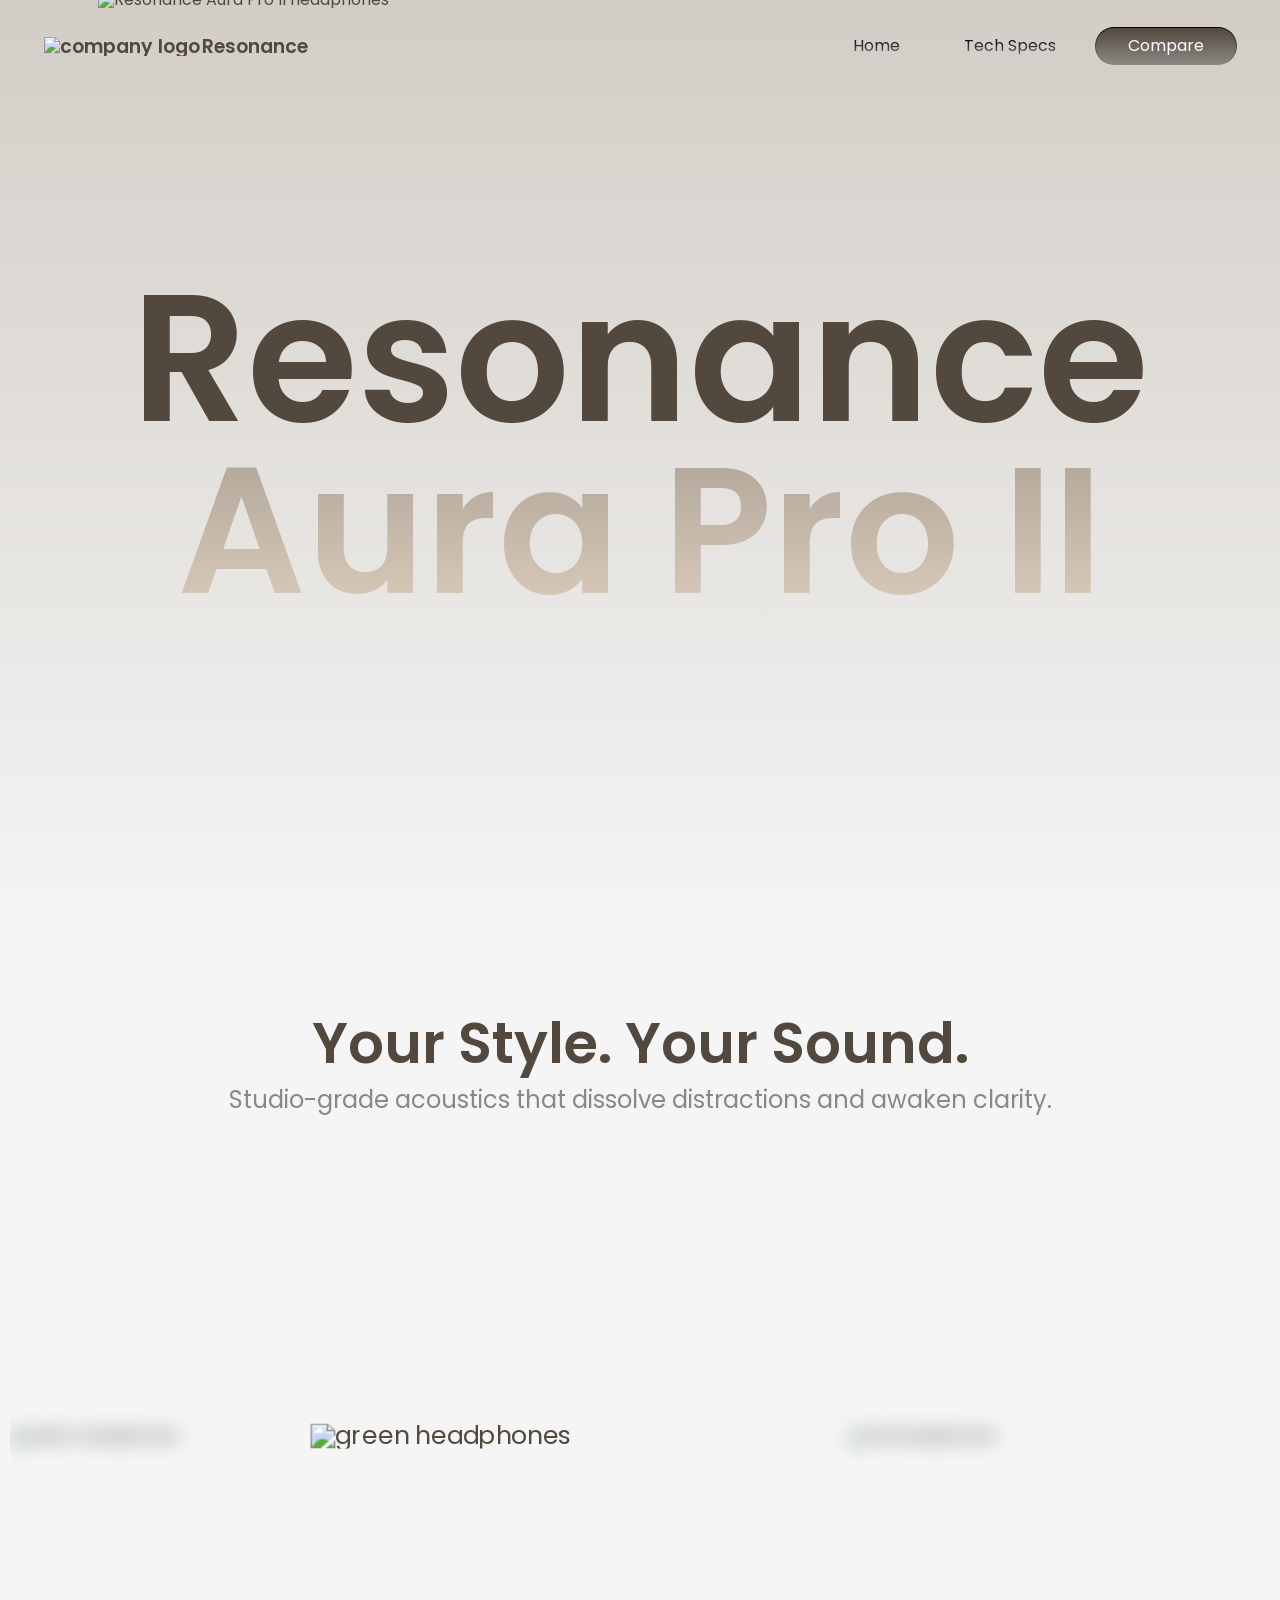
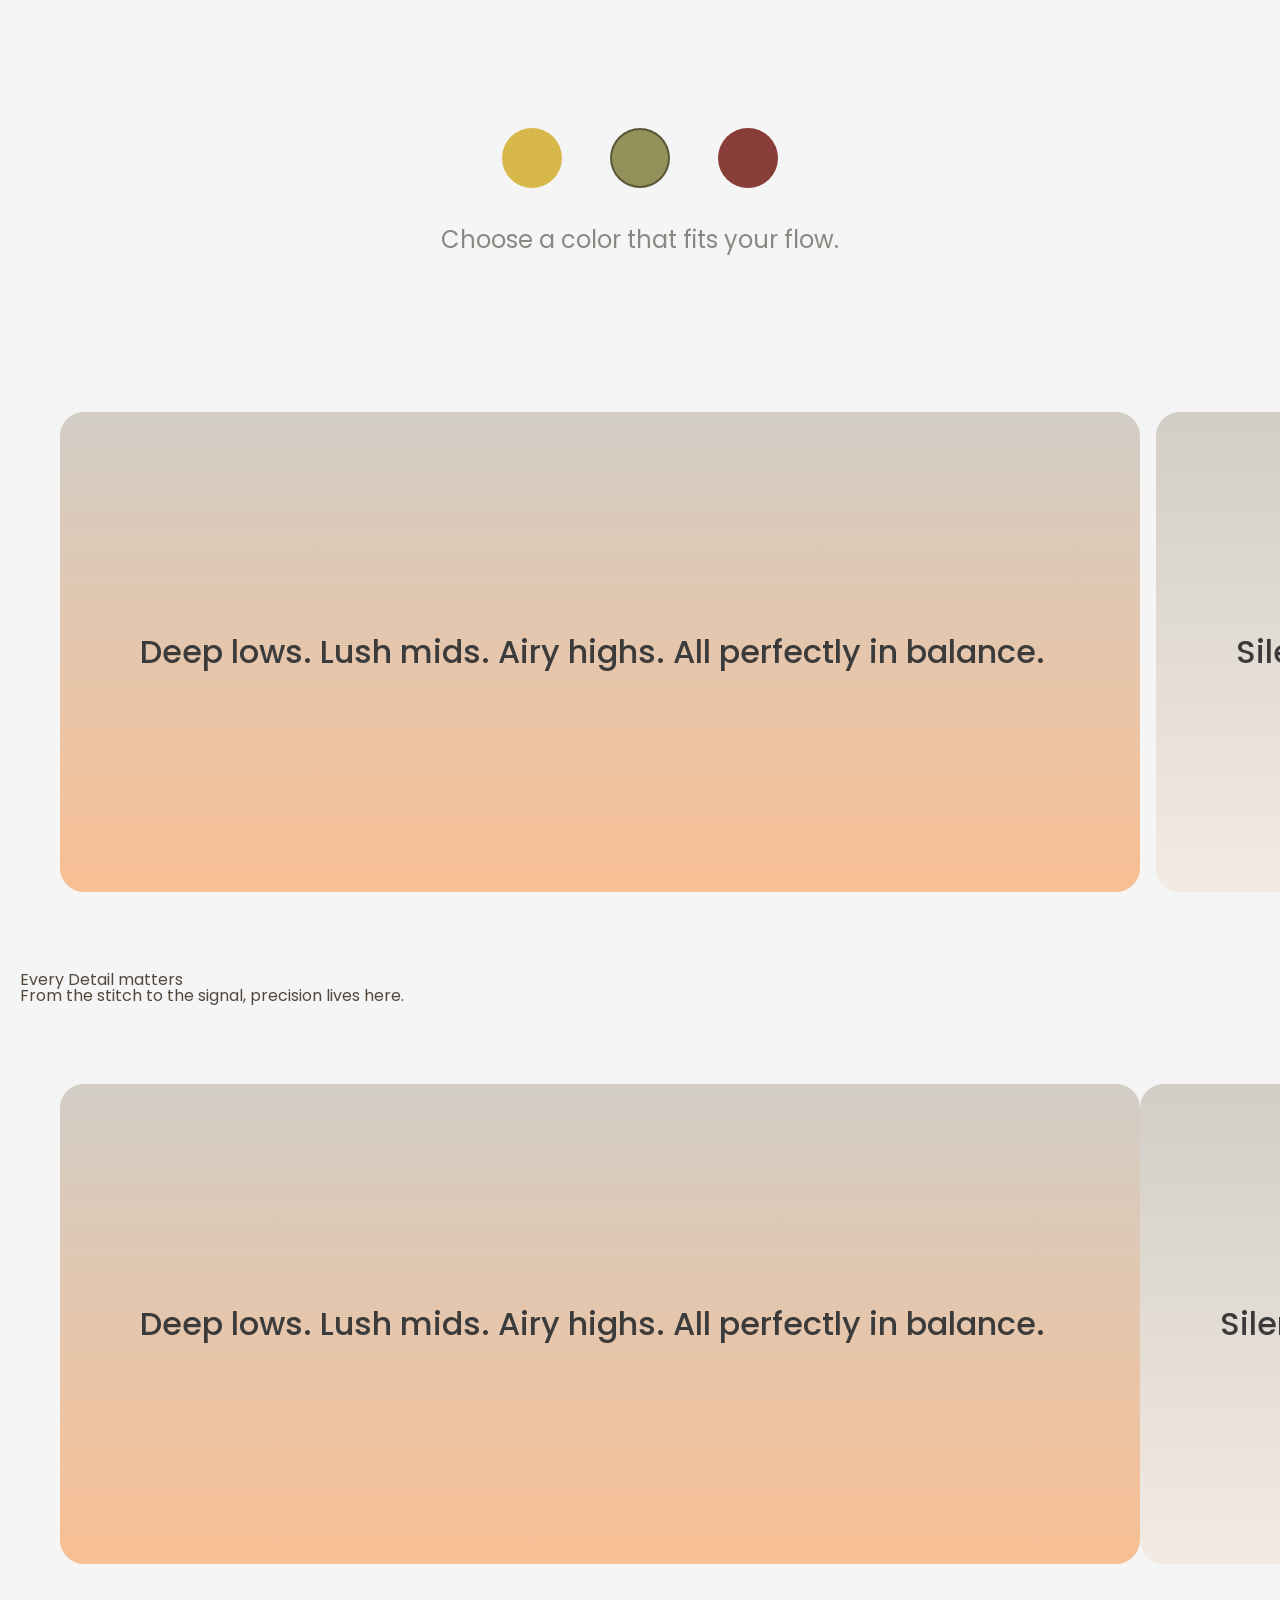
==== index.html @ 943a26e6 "started to code" ====
<!DOCTYPE html>
<html lang="en">

<head>
    <meta charset="UTF-8">
    <link rel="stylesheet" href="https://cdn.jsdelivr.net/npm/swiper@11/swiper-bundle.min.css" />
    <link rel="stylesheet" href="css/reset.css">
    <link rel="stylesheet" href="css/style.css">
    <meta name="viewport" content="width=device-width, initial-scale=1.0">
    <title>Resonance</title>
</head>

<body class="body">

    <div class="wrapper">

        <header class="header">
            <div class="page-container">
                <div class="header__inner">
                    <nav class="header__nav">
                        <a href="#" class="logo">
                            <img src="img/icons/logo.svg" alt="company logo">
                            Resonance
                        </a>
                        <ul class="header__list">
                            <li class="header__item">
                                <a href="#" class="header__link">Home</a>
                            </li>
                            <li class="header__item">
                                <a href="#" class="header__link">Tech Specs</a>
                            </li>
                            <li class="header__item header__item--compare">
                                <a href="#" class="header__link">Compare</a>
                            </li>
                        </ul>
                        <div class="burger-menu">
                            <span></span>
                        </div>
                    </nav>
                    <section class="hero">

                        <h1 class="hero__title">Resonance</h1>
                        <h2 class="hero__subtitle">Aura Pro II</h2>
                        <img src="img/hero-headphones.png" alt="Resonance Aura Pro II headphones">

                    </section>
                </div>
            </div>
        </header>

        <main class="main">
            <div class="page-container">

                <section class="products">
                    <div class="products__inner">
                        <h3 class="products__title">Your Style. Your Sound.</h3>
                        <h3 class="products__subtitle">Studio-grade acoustics that dissolve distractions and awaken
                            clarity.</h3>

                        <div class="products__slider">
                            <div class="products__slider-wrapper swiper-wrapper">
                                <div class="products__slide swiper-slide"><img src="img/headphones-yellow.png"
                                        alt="yellow headphones" class="products__photo"></div>
                                <div class="products__slide swiper-slide products__slide"><img
                                        src="img/headphones-green.png" alt="green headphones" class="products__photo">
                                </div>
                                <div class="products__slide swiper-slide"><img src="img/headphones-red.png"
                                        alt="red headphones" class="products__photo"></div>
                            </div>
                            <div class="products__pagination"></div>
                        </div>

                        <p class="products__description">Choose a color that fits your flow.</p>
                    </div>
                </section>

                <section class="about-product">
                    <div class="about-product__swiper swiper-wrapper">
                        <div class="about-product__slide swiper-slide about-product__slide-1">
                            <p class="about-product__text">Deep lows. Lush mids. Airy highs. All perfectly in balance.
                            </p><img src="img/woman-in-headphones.png" alt="" class="about-product__img">
                        </div>
                        <div class="about-product__slide swiper-slide about-product__slide-2">
                            <p class="about-product__text">Silence distractions. Control everything with a gentle tap.
                            </p><img src="img/headphone-detail-1.png" alt="" class="about-product__img">
                        </div>
                        <div class="about-product__slide swiper-slide about-product__slide-3">
                            <p class="about-product__text">Thoughtfully packed in plastic-free, high quality materials.
                            </p><img src="img/headphone-detail-2.png" alt="" class="about-product__img">
                        </div>
                    </div>
                </section>

                <section class="details">
                    <h3 class="details__title">Every Detail matters</h3>
                    <p class="details__subititle">From the stitch to the signal, precision lives here.</p>
                    <div class="about-product__swiper swiper-wrapper">
                        <div class="about-product__slide swiper-slide about-product__slide-1">
                            <p class="about-product__text">Deep lows. Lush mids. Airy highs. All perfectly in balance.
                            </p><img src="img/woman-in-headphones.png" alt="" class="about-product__img">
                        </div>
                        <div class="about-product__slide swiper-slide about-product__slide-2">
                            <p class="about-product__text">Silence distractions. Control everything with a gentle tap.
                            </p><img src="img/headphone-detail-1.png" alt="" class="about-product__img">
                        </div>
                        <div class="about-product__slide swiper-slide about-product__slide-3">
                            <p class="about-product__text">Thoughtfully packed in plastic-free, high quality materials.
                            </p><img src="img/headphone-detail-2.png" alt="" class="about-product__img">
                        </div>
                    </div>
                </section>






            </div>
        </main>

    </div>
    <br><br><br><br><br><br><br><br><br><br><br><br><br><br><br><br><br><br><br><br><br><br><br><br><br><br><br><br><br><br><br><br><br><br><br><br><br><br><br><br><br><br><br><br><br><br><br><br><br><br><br><br><br><br><br><br><br><br><br><br><br><br><br><br><br><br><br><br><br><br>
    <script src="https://cdn.jsdelivr.net/npm/swiper@11/swiper-bundle.min.js"></script>
    <script src="js/script.js"></script>

</body>

</html>
---- css/style.css ----
@import url('https://fonts.googleapis.com/css2?family=Poppins:ital,wght@0,100;0,200;0,300;0,400;0,500;0,600;0,700;0,800;0,900;1,100;1,200;1,300;1,400;1,500;1,600;1,700;1,800;1,900&display=swap');

.body {
  background: #F5F5F5;
  font-family: "Poppins", sans-serif;
  color: #52483E;
  font-size: 16px;
}

.wrapper {
  min-height: 100%;
  width: 100%;
  overflow: hidden;
  display: flex;
  flex-direction: column;
}

/* =========== HEADER ============= */


.header {
  height: 936px;
  background: linear-gradient(180deg, #d2cdc6 0%, #f5f5f5 100%);
}

.page-container {
  height: 100%;
  margin: 0 auto;
  max-width: 1320px;
  padding: 0px 20px;
}

.container {}

.header__inner {}

.header__nav {
  display: flex;
  align-items: center;
  justify-content: space-between;
  padding: 0 24px;
  height: 92px;
}

.logo {
  position: relative;
  z-index: 4;
  display: flex;
  align-items: center;
  gap: 2.2px;
  font-weight: 600;
  font-size: 19px;
  line-height: 1;
}

.header__list {
  display: flex;
  align-items: center;
  gap: 16px;
}

.header__item {
  padding: 10px 24px;
}

.header__link {
  display: block;
  background: linear-gradient(180deg, #000 0%, #666 100%);
  background-clip: text;
  -webkit-background-clip: text;
  -webkit-text-fill-color: transparent;

  position: relative;
  z-index: 1;
}

.header__item--compare {
  position: relative;
  border-radius: 240px;
  padding: 0;
  z-index: 1;
}

.header__item--compare::before {
  content: "";
  position: absolute;
  top: -1px;
  left: -1px;
  right: -1px;
  bottom: -1px;
  border-radius: 240px;
  background: linear-gradient(180deg, #000000 0%, #8b8782 100%);
  z-index: -1;
}

.header__item--compare .header__link {
  padding: 10px 32px;
  background: linear-gradient(180deg, #52483e 0%, #8b8782 100%);
  border-radius: 240px;
  display: block;
  position: relative;
  z-index: 2;

  background-clip: border-box;
  -webkit-background-clip: border-box;
  -webkit-text-fill-color: #fff;
  color: #fff;
}

.hero {
  position: relative;
}

.hero img {
  position: absolute;
  top: -100px;
  left: 50%;
  transform: translateX(-50%);
  width: 100%;
  max-width: 1084px;
}

@keyframes movingHero {
  0% {
    transform: translateY(0%);
  }

  100% {
    transform: translateY(-3%);
  }
}

.hero__title {
  padding-top: 180px;
  font-weight: 600;
  font-size: 180px;
  line-height: 0.95556;
  text-align: center;
  color: #52483e;

  position: relative;
  z-index: 2;

  animation: movingHero 4s cubic-bezier(.56, .03, .65, .97) alternate infinite;
}

.hero__subtitle {
  font-weight: 600;
  font-size: 180px;
  line-height: 0.95556;
  text-align: center;
  background: linear-gradient(0deg, #daccbc 0%, #afa497 100%);
  background-clip: text;
  -webkit-background-clip: text;
  -webkit-text-fill-color: transparent;


  position: relative;
  animation: movingHero 4s 1s cubic-bezier(.56, .03, .65, .97) alternate infinite;
}

.burger-menu {
  display: none;
}

/* =========== PRODUCT ============= */

.main {}

.products {}

.products__inner {
  display: flex;
  flex-direction: column;
  align-items: center;
  justify-content: center;
  min-width: 0;
}

.products__title {
  padding-top: 80px;
  font-weight: 600;
  font-size: 56px;
  text-transform: capitalize;
  text-align: center;
}

.products__subtitle {
  font-size: 24px;
  text-align: center;
  color: #8b8782;
  padding-top: 16px;
}

.products__description {
  font-size: 24px;
  text-align: center;
  color: #8b8782;
  margin-top: 32px;
}

/* ====================== */

.products__slider {
  margin-top: 24px;
  position: relative;
  overflow: hidden;
}

.products__slider-wrapper {
}

.products__slider .swiper-slide {
  width: 420px;
  height: 600px;
  display: flex;
  align-items: center;
  justify-content: center;
  transform: scale(1);
  transition: transform 0.3s;
}

.products__photo {
  width: 100%;
  filter: blur(10px);
  transition: filter 0.3s;
}


.products__slider .swiper-slide-active {
  transform: scale(1.57);
}

.products__slider .swiper-slide-active .products__photo {
  filter: blur(0);
}

.products__slider .products__photo {
  width: 100%;
  filter: blur(10px);
  transition: filter 0.3s;
}

.products__pagination {
  position: static;
  position: relative;
  z-index: 5;
  width: 100%;
  display: flex;
  justify-content: center;
  gap: 40px;
}


.products__pagination span {
  border-radius: 60px;
  width: 60px;
  height: 60px;
}

.products__pagination .swiper-pagination-bullet:nth-child(1) {
  background: #D8B74B;
  opacity: 1;
}

.products__pagination .swiper-pagination-bullet:nth-child(2) {
  background-color: #94915B;
  opacity: 1;
}

.products__pagination .swiper-pagination-bullet:nth-child(3) {
  background-color: #883D39;
  opacity: 1;
}


.swiper-pagination-bullet-active {
  border: 2px solid #00000065;
  background: unset;
}




/* ======= about-product section ======= */
.about-product {
  margin-top: 80px;
}

.about-product__swiper {
  padding: 80px 40px;
}

.about-product__slide {
  display: flex;
  align-items: center;
  justify-content: space-between;
  max-width: 1080px;
  width: 100%;
  height: 480px;
  border-radius: 24px;
  overflow: hidden;
  cursor: default;
}

.about-product__slide-1 {
  background: linear-gradient(180deg, #d2cdc6 0%, #f8bf93 100%);
}

.about-product__slide-2 {
  background: linear-gradient(180deg, #d2cdc6 0%, #f2ebe3 100%);
}

.about-product__slide-3 {
  background: linear-gradient(180deg, #d8b74b 0%, #f2ebe3 100%);
  margin-right: 40px;
}

.about-product__text {
  padding: 0 80px;
  font-weight: 500;
  font-size: 32px;
  line-height: 1.3125;
  color: #3b3b3b;
}

.about-product__img {
  max-width: 532px;

}




/* =========== MEDIA ============= */
/* =========== MEDIA ============= */
/* =========== MEDIA ============= */

@media (max-width: 1200px) {

  .hero__title,
  .hero__subtitle {
    font-size: 15vw;
  }

  .hero img {
    position: absolute;
    top: -50px;
    top: -8.3vw;
    left: 50%;
    transform: translateX(-50%);
    width: 100%;
  }

}



@media (max-width: 900px) {

  .header__list {
    background: linear-gradient(180deg, #d2cdc6 0%, #f5f5f5 100%);
    gap: 40px;
    position: absolute;
    z-index: 3;
    inset: 0;
    display: flex;
    flex-direction: column;
    align-items: center;
    justify-content: center;

    transform: translateY(-50%);
    opacity: 0;
    visibility: hidden;

    transition: opacity 0.2s, transform 0.2s, visibility 0s 0.2s;
  }

  .burger-menu {
    position: absolute;
    z-index: 4;
    right: 0;
    display: block;
    /* border: 1px solid #000; */
    padding: 16px 5px;
    padding-right: 24px;

  }

  .burger-menu span {
    display: block;
    width: 22px;
    height: 2px;
    border-radius: 5px;
    background: #000;
    position: relative;
    transition: background 0.2s, transform 0.2s;
  }

  .burger-menu span::before {
    content: '';
    position: absolute;
    top: -8px;
    display: block;
    width: 22px;
    height: 2px;
    border-radius: 5px;
    background: #000;
    transition: background 0.2s, transform 0.2s;
  }

  .burger-menu span::after {
    content: '';
    position: absolute;
    top: 8px;
    display: block;
    width: 22px;
    height: 2px;
    border-radius: 5px;
    background: #000;
    transition: background 0.2s, transform 0.2s;
  }

  .burger-menu--opened span {
    background: transparent;
  }

  .burger-menu--opened span::before {
    transform: rotateZ(45deg);
    top: 0;
  }

  .burger-menu--opened span::after {
    transform: rotateZ(-45deg);
    top: 0;
  }

  body.body-menu--opened {
    overflow: hidden;
  }

  .body-menu--opened .header__list {
    background: linear-gradient(180deg, #d2cdc6 0%, #f5f5f5 100%);
    gap: 40px;
    position: absolute;
    z-index: 3;
    inset: 0;
    display: flex;
    flex-direction: column;
    align-items: center;
    justify-content: center;

    transform: translateY(0);
    opacity: 1;
    visibility: visible;

    transition: opacity 0.2s, transform 0.2s, visibility 0s;
  }

  .hero__title {
    padding-top: 20vw;
  }

  .hero img {
    position: absolute;
    top: calc((900px - 90vw) * 0.3);
    left: 50%;
    transform: translateX(-50%);
    width: 100%;
  }

}

@media (max-width: 420px) {

  .main {
    margin-top: -200px;
  }


  .hero__title {
    padding-top: 80px;
  }

  .hero img {
    top: 170px;
  }

}
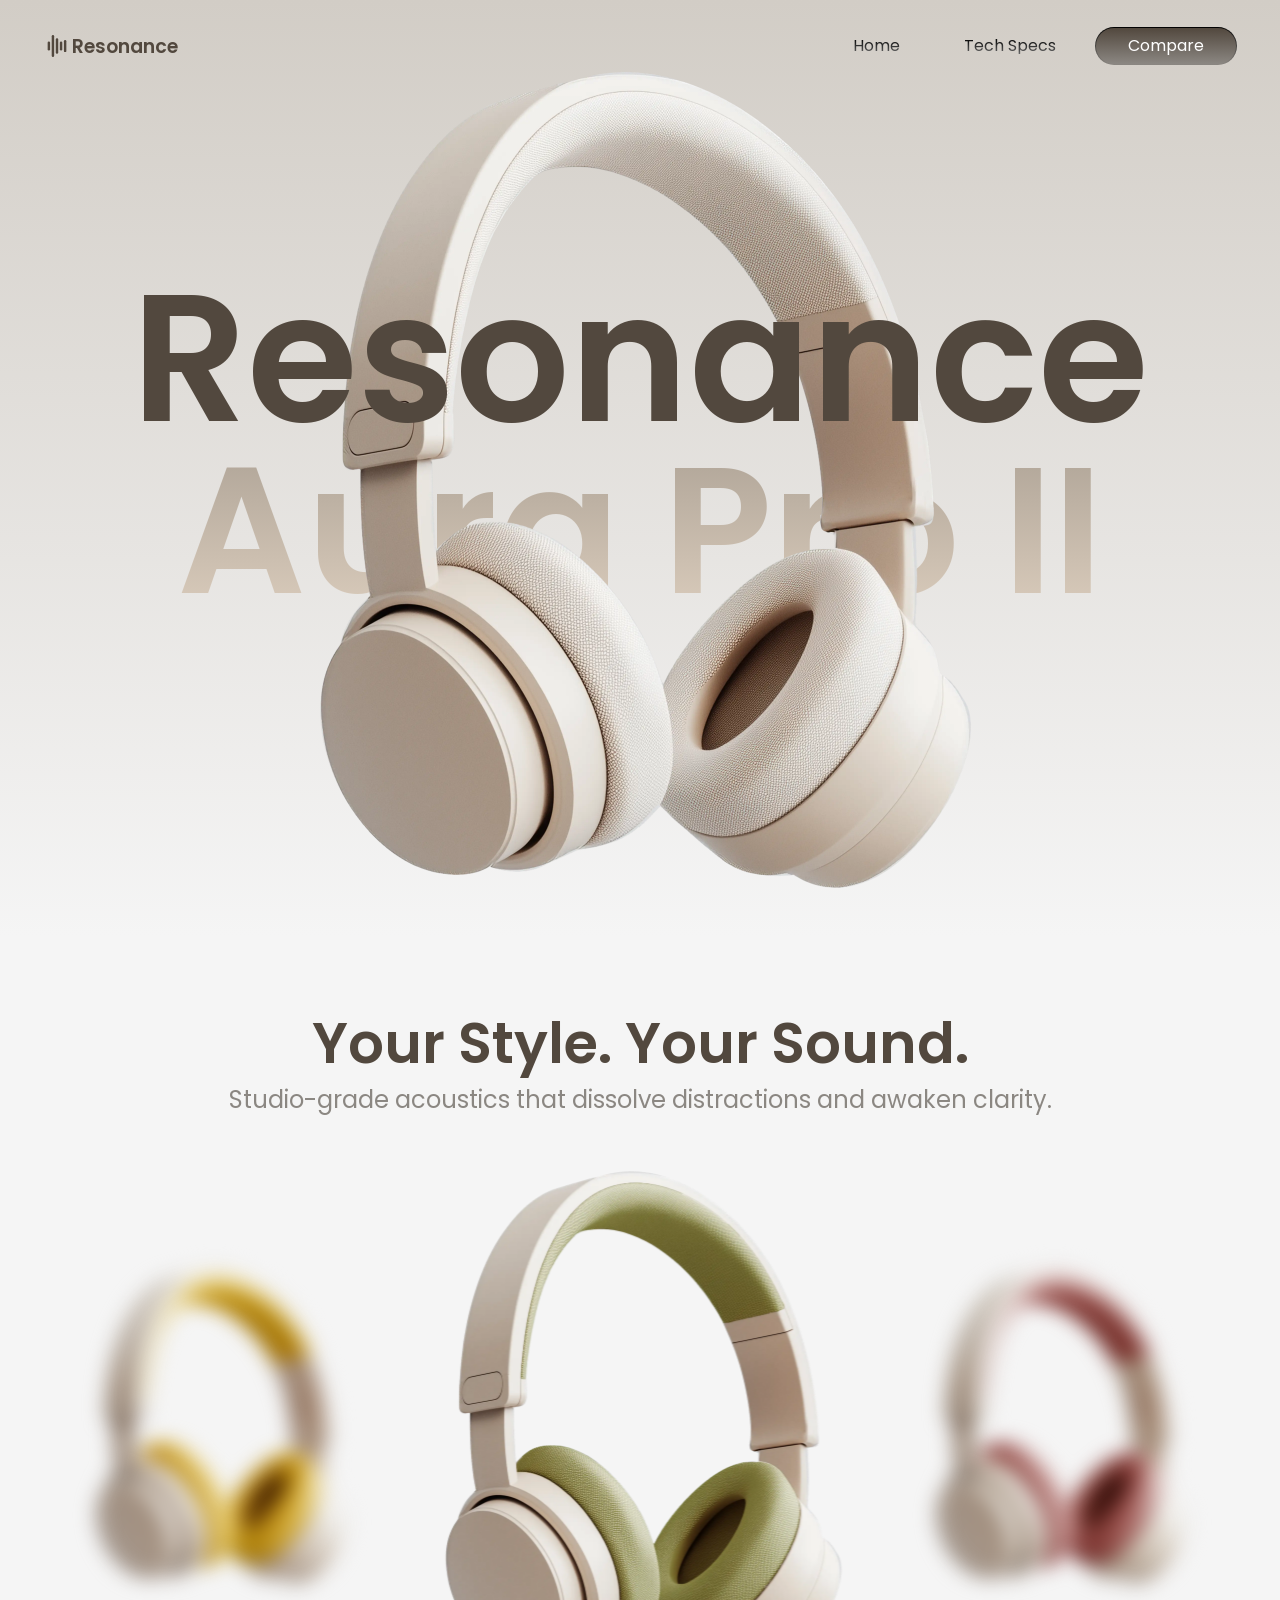
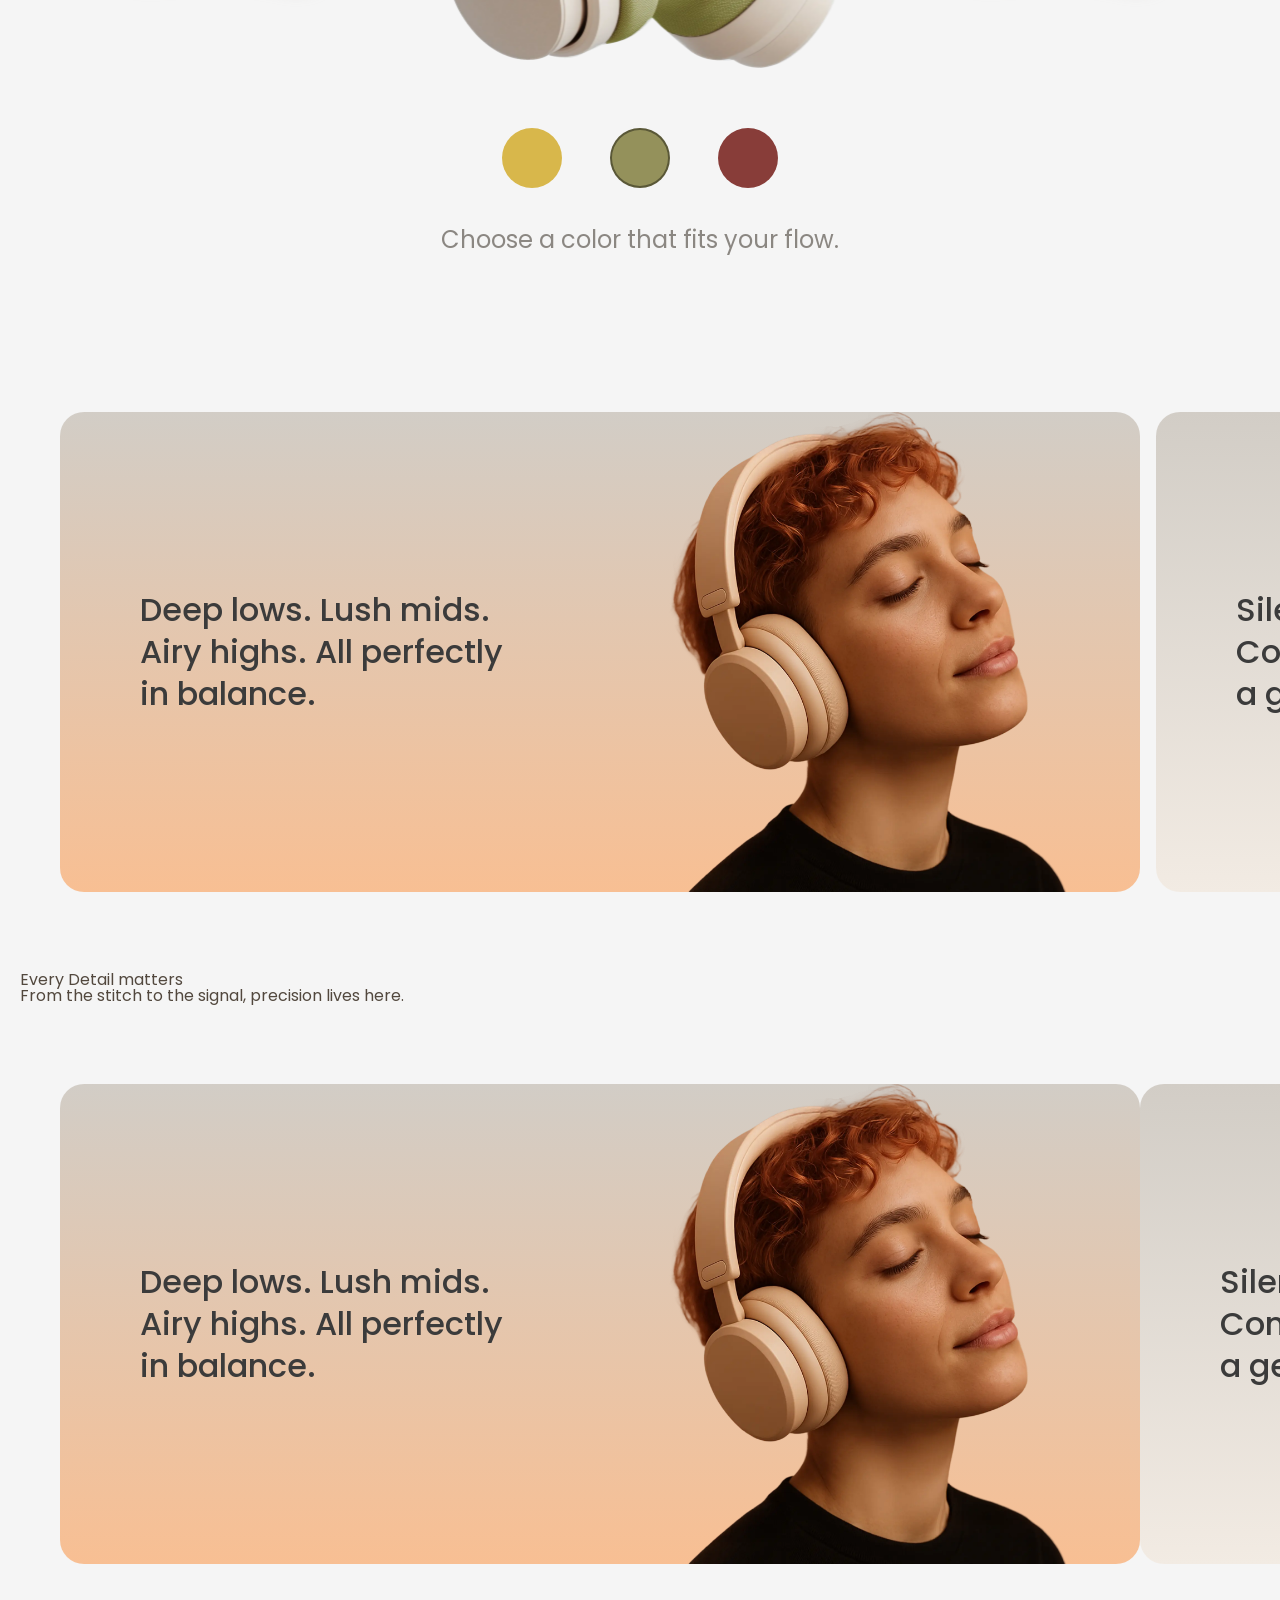
==== commit a1e204cc: "updated media formats" ====
--- a/index.html
+++ b/index.html
@@ -41,7 +41,7 @@
 
                         <h1 class="hero__title">Resonance</h1>
                         <h2 class="hero__subtitle">Aura Pro II</h2>
-                        <img src="img/hero-headphones.png" alt="Resonance Aura Pro II headphones">
+                        <img src="img/hero-headphones.webp" alt="Resonance Aura Pro II headphones">
 
                     </section>
                 </div>
@@ -59,12 +59,12 @@
 
                         <div class="products__slider">
                             <div class="products__slider-wrapper swiper-wrapper">
-                                <div class="products__slide swiper-slide"><img src="img/headphones-yellow.png"
+                                <div class="products__slide swiper-slide"><img src="img/headphones-yellow.webp"
                                         alt="yellow headphones" class="products__photo"></div>
                                 <div class="products__slide swiper-slide products__slide"><img
-                                        src="img/headphones-green.png" alt="green headphones" class="products__photo">
+                                        src="img/headphones-green.webp" alt="green headphones" class="products__photo">
                                 </div>
-                                <div class="products__slide swiper-slide"><img src="img/headphones-red.png"
+                                <div class="products__slide swiper-slide"><img src="img/headphones-red.webp"
                                         alt="red headphones" class="products__photo"></div>
                             </div>
                             <div class="products__pagination"></div>
@@ -78,15 +78,15 @@
                     <div class="about-product__swiper swiper-wrapper">
                         <div class="about-product__slide swiper-slide about-product__slide-1">
                             <p class="about-product__text">Deep lows. Lush mids. Airy highs. All perfectly in balance.
-                            </p><img src="img/woman-in-headphones.png" alt="" class="about-product__img">
+                            </p><img src="img/woman-in-headphones.webp" alt="" class="about-product__img">
                         </div>
                         <div class="about-product__slide swiper-slide about-product__slide-2">
                             <p class="about-product__text">Silence distractions. Control everything with a gentle tap.
-                            </p><img src="img/headphone-detail-1.png" alt="" class="about-product__img">
+                            </p><img src="img/headphone-detail-1.webp" alt="" class="about-product__img">
                         </div>
                         <div class="about-product__slide swiper-slide about-product__slide-3">
                             <p class="about-product__text">Thoughtfully packed in plastic-free, high quality materials.
-                            </p><img src="img/headphone-detail-2.png" alt="" class="about-product__img">
+                            </p><img src="img/headphone-detail-2.webp" alt="" class="about-product__img">
                         </div>
                     </div>
                 </section>
@@ -97,15 +97,15 @@
                     <div class="about-product__swiper swiper-wrapper">
                         <div class="about-product__slide swiper-slide about-product__slide-1">
                             <p class="about-product__text">Deep lows. Lush mids. Airy highs. All perfectly in balance.
-                            </p><img src="img/woman-in-headphones.png" alt="" class="about-product__img">
+                            </p><img src="img/woman-in-headphones.webp" alt="" class="about-product__img">
                         </div>
                         <div class="about-product__slide swiper-slide about-product__slide-2">
                             <p class="about-product__text">Silence distractions. Control everything with a gentle tap.
-                            </p><img src="img/headphone-detail-1.png" alt="" class="about-product__img">
+                            </p><img src="img/headphone-detail-1.webp" alt="" class="about-product__img">
                         </div>
                         <div class="about-product__slide swiper-slide about-product__slide-3">
                             <p class="about-product__text">Thoughtfully packed in plastic-free, high quality materials.
-                            </p><img src="img/headphone-detail-2.png" alt="" class="about-product__img">
+                            </p><img src="img/headphone-detail-2.webp" alt="" class="about-product__img">
                         </div>
                     </div>
                 </section>
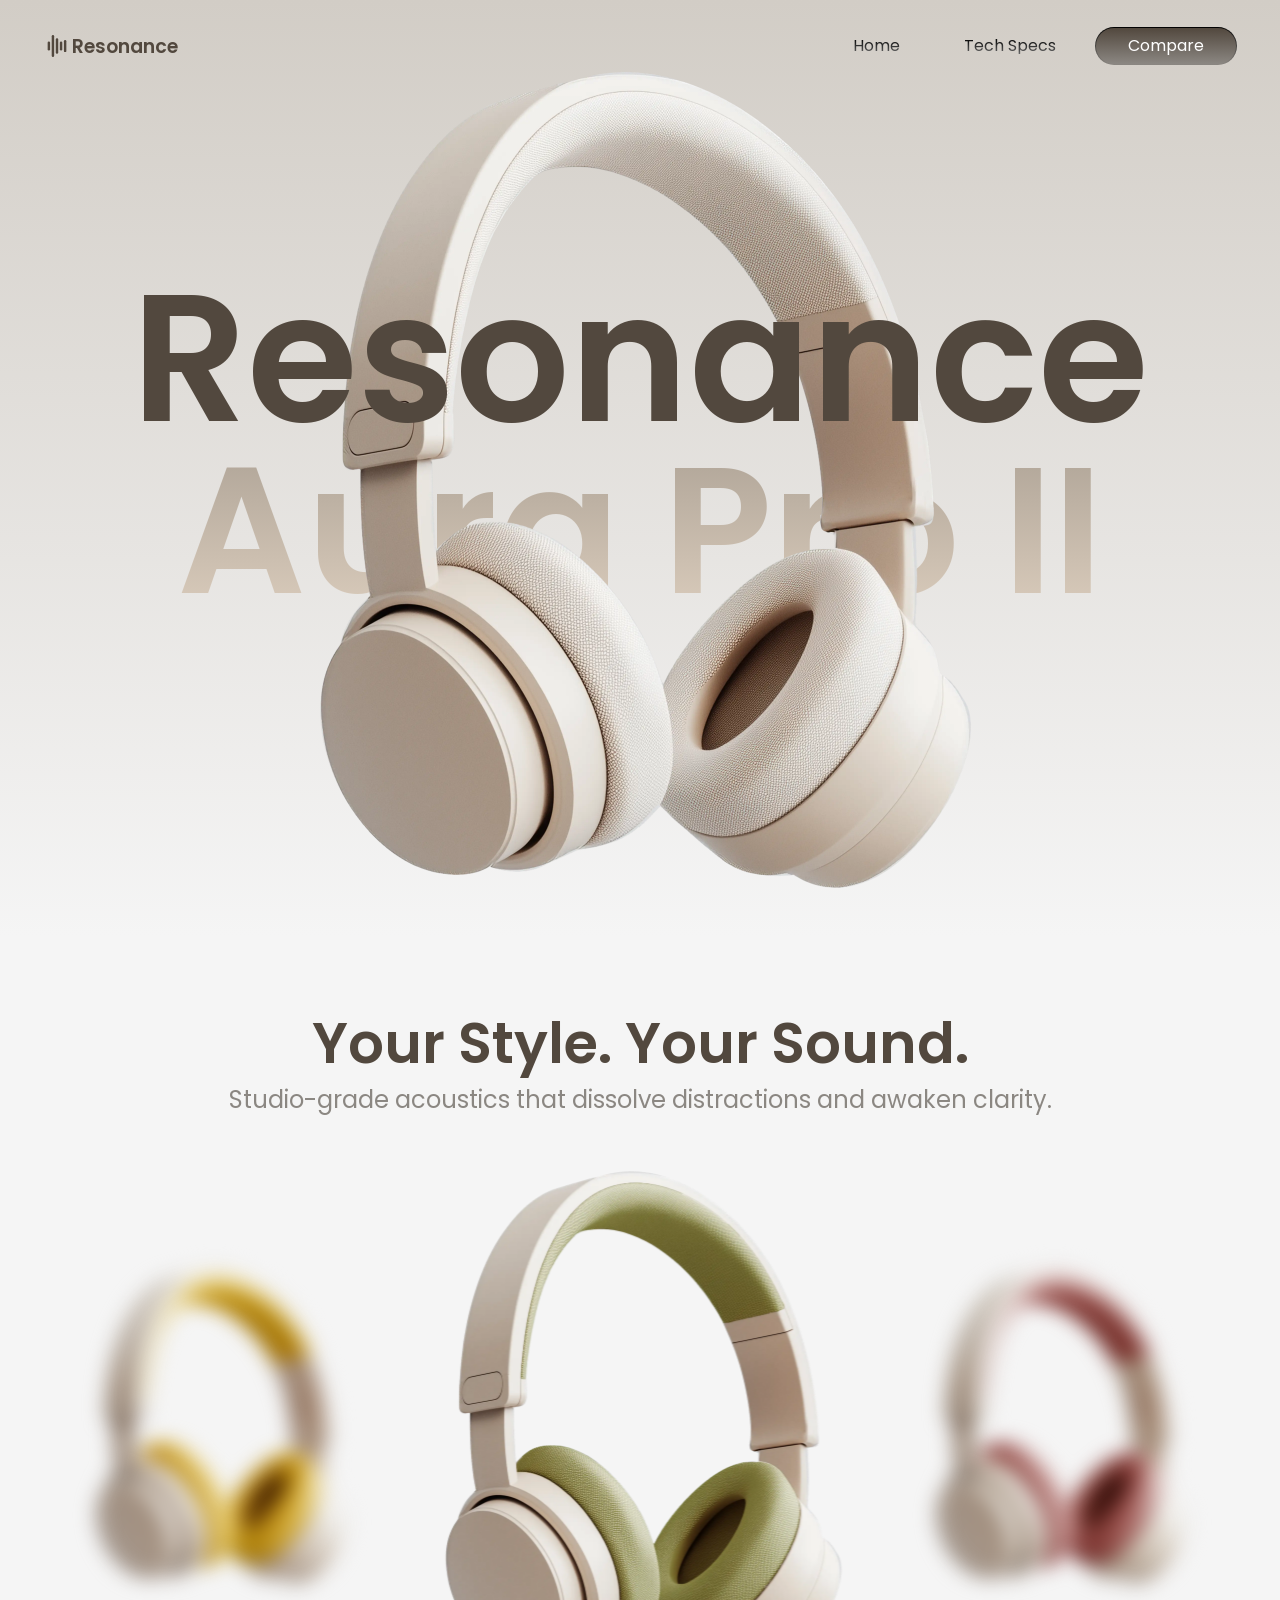
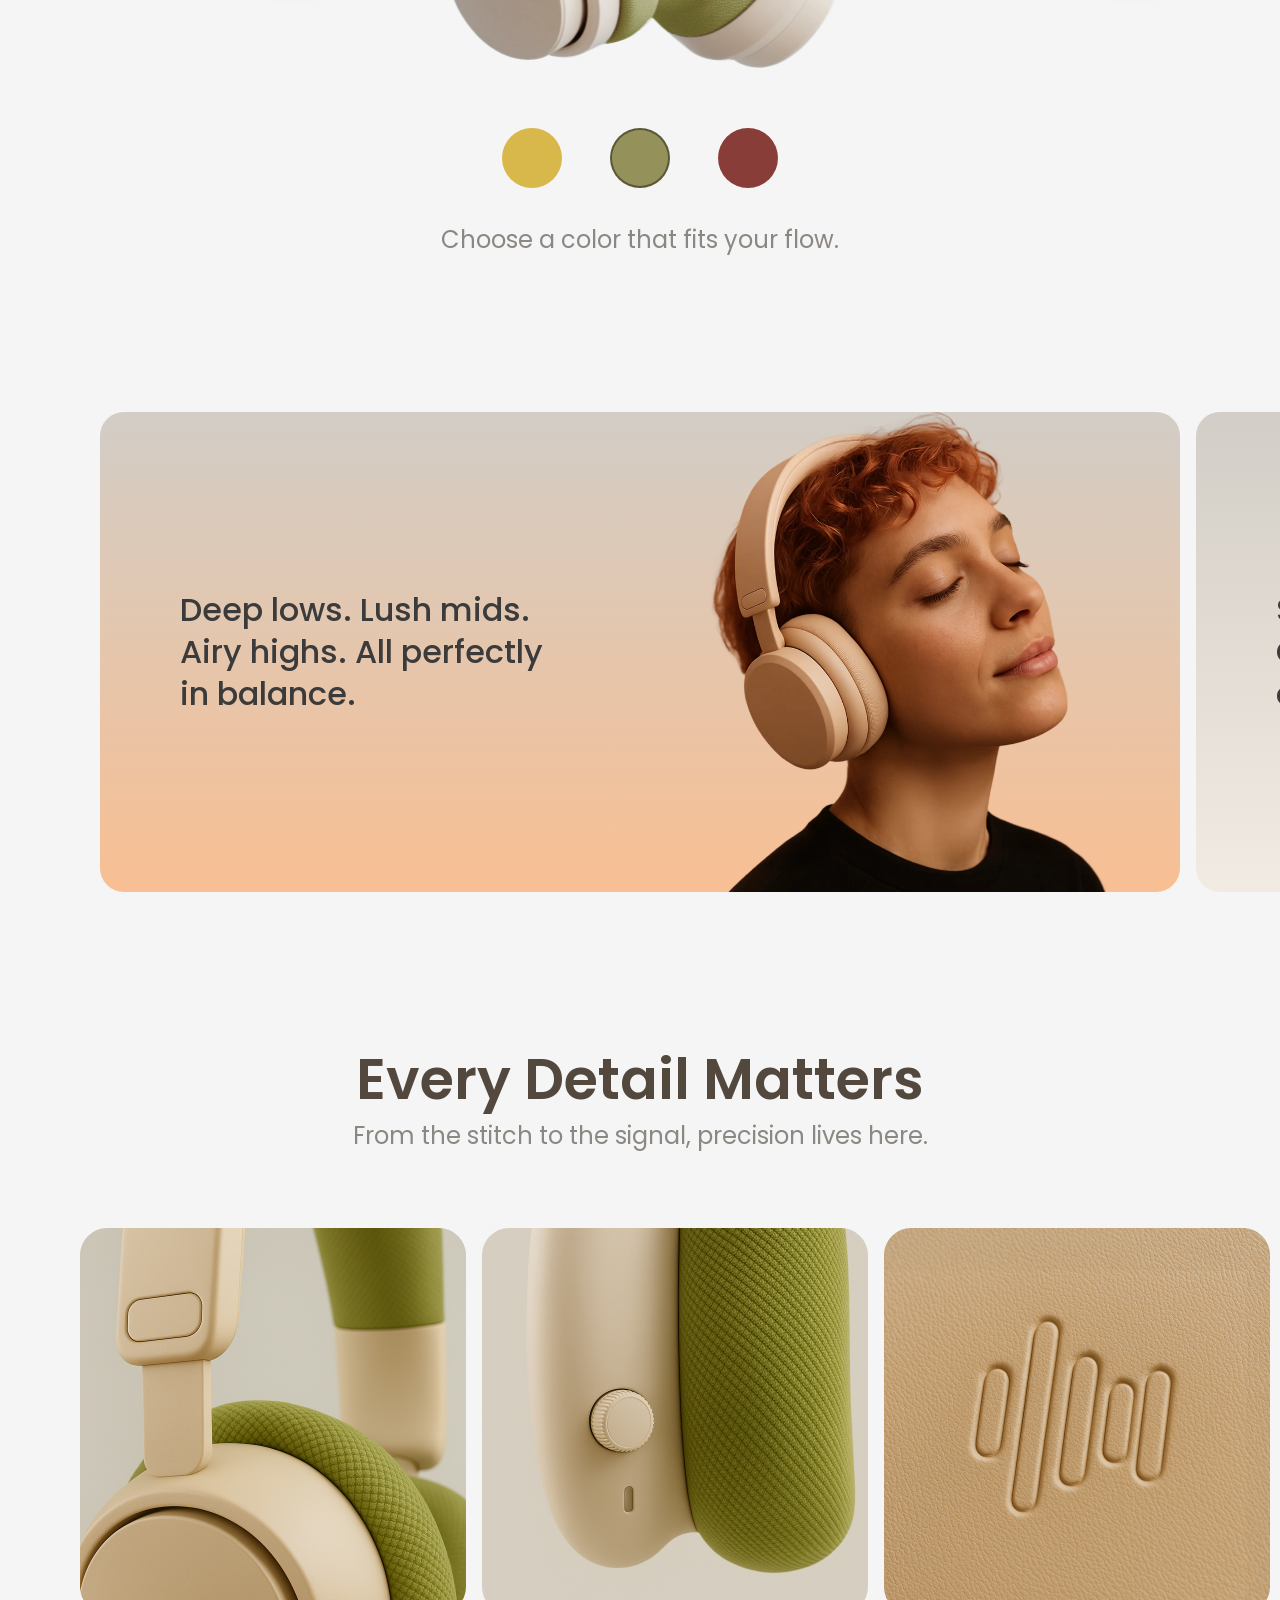
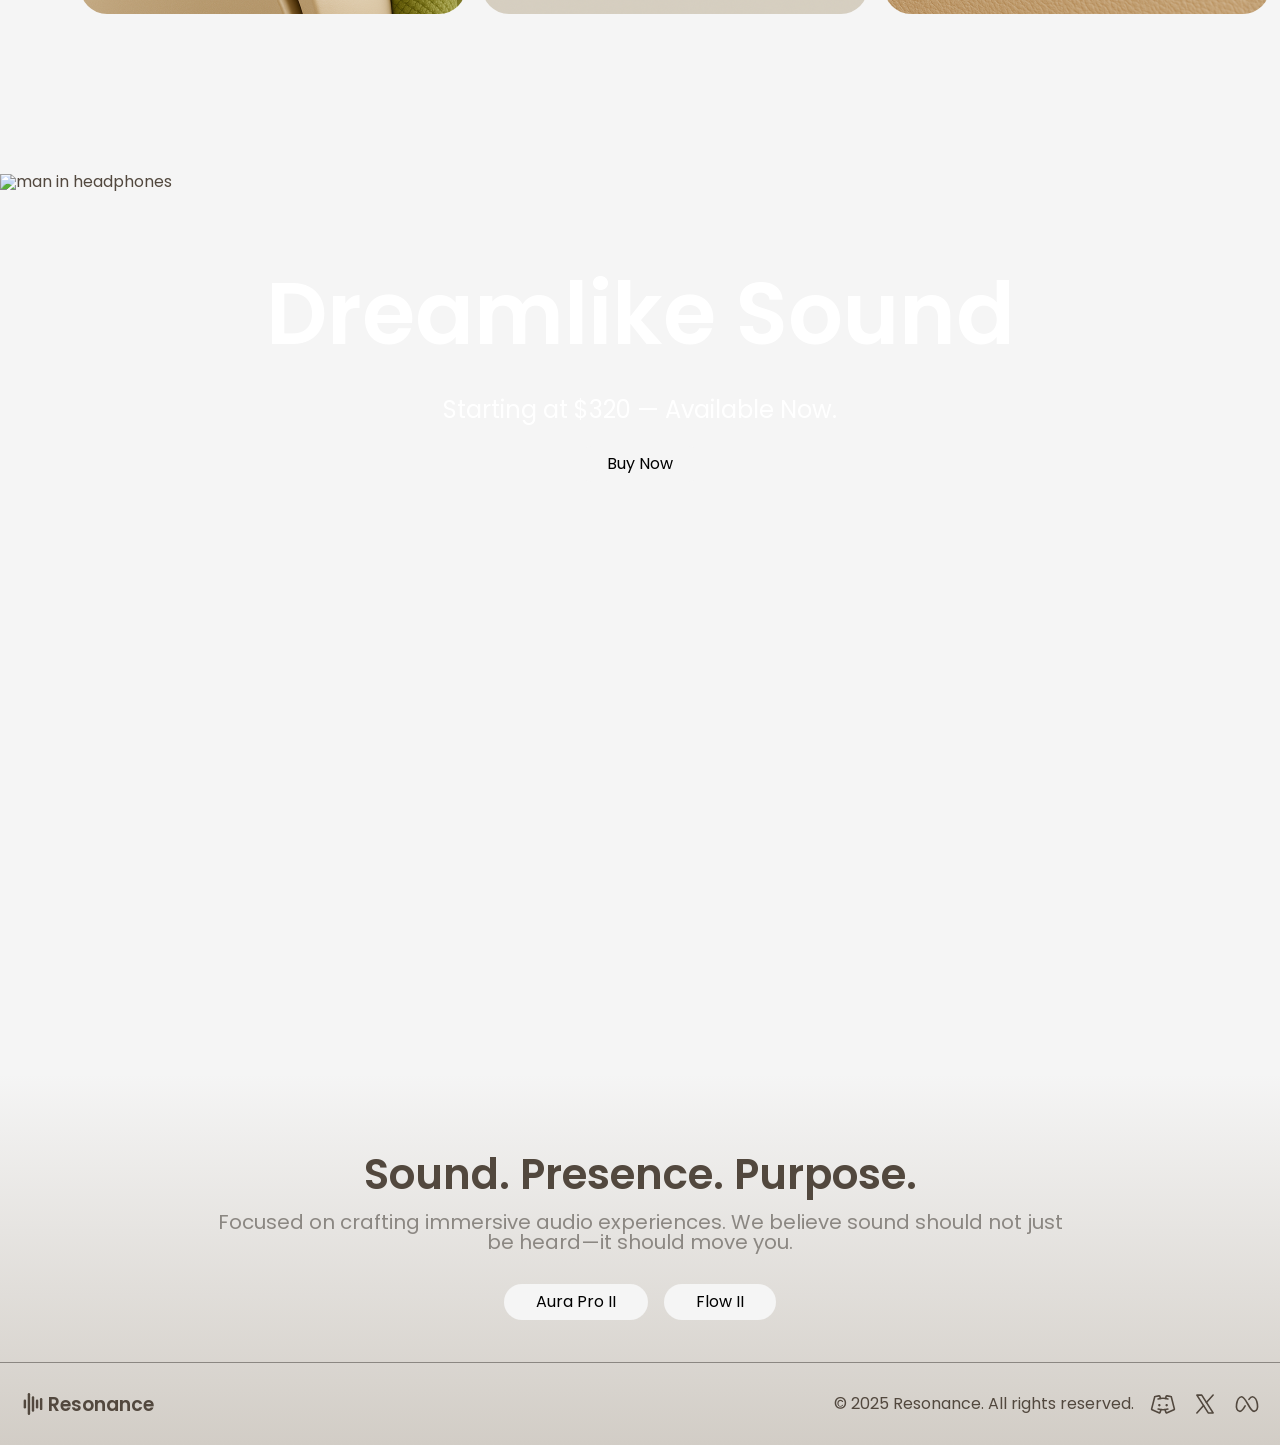
==== commit a57defec: "main page for desktop ready" ====
--- a/index.html
+++ b/index.html
@@ -94,32 +94,93 @@
                 <section class="details">
                     <h3 class="details__title">Every Detail matters</h3>
                     <p class="details__subititle">From the stitch to the signal, precision lives here.</p>
-                    <div class="about-product__swiper swiper-wrapper">
-                        <div class="about-product__slide swiper-slide about-product__slide-1">
-                            <p class="about-product__text">Deep lows. Lush mids. Airy highs. All perfectly in balance.
-                            </p><img src="img/woman-in-headphones.webp" alt="" class="about-product__img">
-                        </div>
-                        <div class="about-product__slide swiper-slide about-product__slide-2">
-                            <p class="about-product__text">Silence distractions. Control everything with a gentle tap.
-                            </p><img src="img/headphone-detail-1.webp" alt="" class="about-product__img">
-                        </div>
-                        <div class="about-product__slide swiper-slide about-product__slide-3">
-                            <p class="about-product__text">Thoughtfully packed in plastic-free, high quality materials.
-                            </p><img src="img/headphone-detail-2.webp" alt="" class="about-product__img">
+                    <div class="details__swiper">
+                        <div class="details__swiper-wrapper swiper-wrapper">
+                            <div class="details__slide swiper-slide">
+                                <img src="img/headphone-detail-3.webp" alt="headphone details">
+                            </div>
+                            <div class="details__slide swiper-slide">
+                                <img src="img/headphone-detail-4.webp" alt="headphone details">
+                            </div>
+                            <div class="details__slide swiper-slide">
+                                <img src="img/headphone-detail-5.webp" alt="headphone details">
+                            </div>
+                            <div class="details__slide swiper-slide">
+                                <img src="img/headphone-detail-6.webp" alt="headphone details">
+                            </div>
+                            <div class="details__slide swiper-slide">
+                                <img src="img/headphone-detail-7.webp" alt="headphone details">
+                            </div>
+                            <div class="details__slide swiper-slide">
+                                <img src="img/headphone-detail-8.webp" alt="headphone details">
+                            </div>
+
                         </div>
                     </div>
                 </section>
 
 
+            </div>
+            <section class="buy">
+                <img src="img/man-in-headphones.webp" alt="man in headphones" class="buy__bg">
+                <h3 class="buy__title">Dreamlike Sound</h3>
+                <p class="buy__subititle">Starting at $320 — Available Now.</p>
+                <a href="#" class="buy__btn">Buy Now</a>
+            </section>
+        </main>
+
+        <footer class="footer">
+            <div class="page-container">
+                <div class="footer__inner">
 
 
 
+                    <h3 class="footer__title">Sound. Presence. Purpose.</h3>
+                    <p class="footer__subtitle">Focused on crafting immersive audio experiences.
+                        We believe sound should not just be heard—it should move you.</p>
+                    <div class="footer__products">
+                        <a href="#">Aura Pro II</a>
+                        <a href="#">Flow II</a>
+                    </div>
 
+
+                </div>
             </div>
-        </main>
+            <div class="footer__info">
+                <div class="page-container">
+                    <div class="footer__info-inner">
+                        <a href="#" class="logo">
+                            <img src="img/icons/logo.svg" alt="company logo">
+                            Resonance
+                        </a>
+                        <div class="footer__socials">
+                            <div class="footer__copyright">© 2025 Resonance. All rights reserved.</div>
+                            <ul class="socials">
+                                <li class="socials__item">
+                                    <a href="#" class="socials__link">
+                                        <img src="img/icons/DiscordLogo.svg" alt="" class="socials__icon">
+                                    </a>
+                                </li>
+                                <li class="socials__item">
+                                    <a href="#" class="socials__link">
+                                        <img src="img/icons/XLogo.svg" alt="" class="socials__icon">
+                                    </a>
+                                </li>
+                                <li class="socials__item">
+                                    <a href="#" class="socials__link">
+                                        <img src="img/icons/MetaLogo.svg" alt="" class="socials__icon">
+                                    </a>
+                                </li>
+                            </ul>
+                        </div>
+                    </div>
+                </div>
+            </div>
+    </div>
+    </footer>
+    </div>
 
-    </div>
-    <br><br><br><br><br><br><br><br><br><br><br><br><br><br><br><br><br><br><br><br><br><br><br><br><br><br><br><br><br><br><br><br><br><br><br><br><br><br><br><br><br><br><br><br><br><br><br><br><br><br><br><br><br><br><br><br><br><br><br><br><br><br><br><br><br><br><br><br><br><br>
+    
     <script src="https://cdn.jsdelivr.net/npm/swiper@11/swiper-bundle.min.js"></script>
     <script src="js/script.js"></script>
 
--- a/css/style.css
+++ b/css/style.css
@@ -207,8 +207,7 @@
   overflow: hidden;
 }
 
-.products__slider-wrapper {
-}
+.products__slider-wrapper {}
 
 .products__slider .swiper-slide {
   width: 420px;
@@ -281,15 +280,16 @@
 
 
 
-
 /* ======= about-product section ======= */
 .about-product {
   margin-top: 80px;
-}
-
-.about-product__swiper {
-  padding: 80px 40px;
-}
+  padding: 80px 60px;
+
+}
+
+.about-product__swiper {}
+
+.about-product__swiper .swiper-wrapper {}
 
 .about-product__slide {
   display: flex;
@@ -329,6 +329,192 @@
 
 }
 
+/* ======= details section ======= */
+
+.details {
+  padding: 80px 0 160px;
+}
+
+.details__title {
+  font-weight: 600;
+  font-size: 56px;
+  text-transform: capitalize;
+  text-align: center;
+  color: #52483e;
+}
+
+.details__subititle {
+  margin-top: 16px;
+  font-size: 24px;
+  text-align: center;
+  color: #8b8782;
+}
+
+.details__swiper {
+  margin-top: 80px;
+}
+
+.details__swiper-wrapper {
+  width: 100%;
+}
+
+.details__swiper .swiper-wrapper {
+  padding: 0 60px;
+}
+
+.details__slide {}
+
+.details__slide:last-child {
+  margin-right: 80px;
+}
+
+.details__slide img {
+  width: 100%;
+  border-radius: 27px;
+}
+
+.details__swiper .swiper-slide {
+  width: 386px;
+  height: 386px;
+}
+
+/* ======= buy section ======= */
+
+
+.buy {
+  position: relative;
+  display: flex;
+  flex-direction: column;
+  align-items: center;
+  height: 100vh;
+}
+
+.buy__bg {
+  position: absolute;
+  z-index: -1;
+  inset: 0;
+  width: 100%;
+  height: 100%;
+  object-fit: cover;
+}
+
+.buy__title {
+  margin-top: 80px;
+  font-weight: 600;
+  font-size: 86px;
+  line-height: 1.39535;
+  text-align: center;
+  color: #fff;
+}
+
+.buy__subititle {
+  margin-top: 24px;
+  font-size: 24px;
+  text-align: center;
+  color: #fff;
+}
+
+.buy__btn {
+  margin-top: 24px;
+  display: block;
+  font-size: 16px;
+  text-align: center;
+  color: #000;
+  border-radius: 24px;
+  padding: 10px 32px;
+  max-width: 132px;
+  background: #f5f5f5;
+}
+
+/* ======= footer ======= */
+
+
+.footer {
+  background: linear-gradient(180deg, #f5f5f5 0%, #d2cdc6 100%);
+}
+
+.footer__inner {
+  display: flex;
+  flex-direction: column;
+  align-items: center;
+  /* border: 1px solid #000; */
+}
+
+.footer__title {
+  margin-top: 80px;
+  font-weight: 600;
+  font-size: 42px;
+  text-transform: capitalize;
+  text-align: center;
+  color: #52483e;
+}
+
+.footer__subtitle {
+  margin-top: 16px;
+  font-size: 20px;
+  text-align: center;
+  color: #8b8782;
+  max-width: 860px;
+}
+
+.footer__products {
+  margin-top: 32px;
+  display: flex;
+  gap: 16px;
+}
+
+.footer__products a {
+  padding: 10px 32px;
+  font-size: 16px;
+  text-align: center;
+  color: #000;
+  border-radius: 24px;
+
+  background: #f5f5f5;
+}
+
+.footer__info {
+  width: 100%;
+  border-top: 1px solid #8B8782;
+  margin-top: 42px;
+}
+
+.footer__info-inner{
+  padding: 16px 0;
+  width: 100%;
+  display: flex;
+  align-items: center;
+  justify-content: space-between;
+}
+
+.footer__socials {
+  display: flex;
+  align-items: center;
+  gap: 16px;
+}
+
+.footer__copyright {
+  font-weight: 400;
+font-size: 16px;
+line-height: 3.125;
+text-align: right;
+color: #52483e;
+}
+
+.socials {
+  display: flex;
+  align-items: center;
+  gap: 16px;
+}
+
+.socials__item {}
+
+.socials__link {}
+
+.socials__icon {
+  width: 26px;
+  height: 26px;
+}
 
 
 
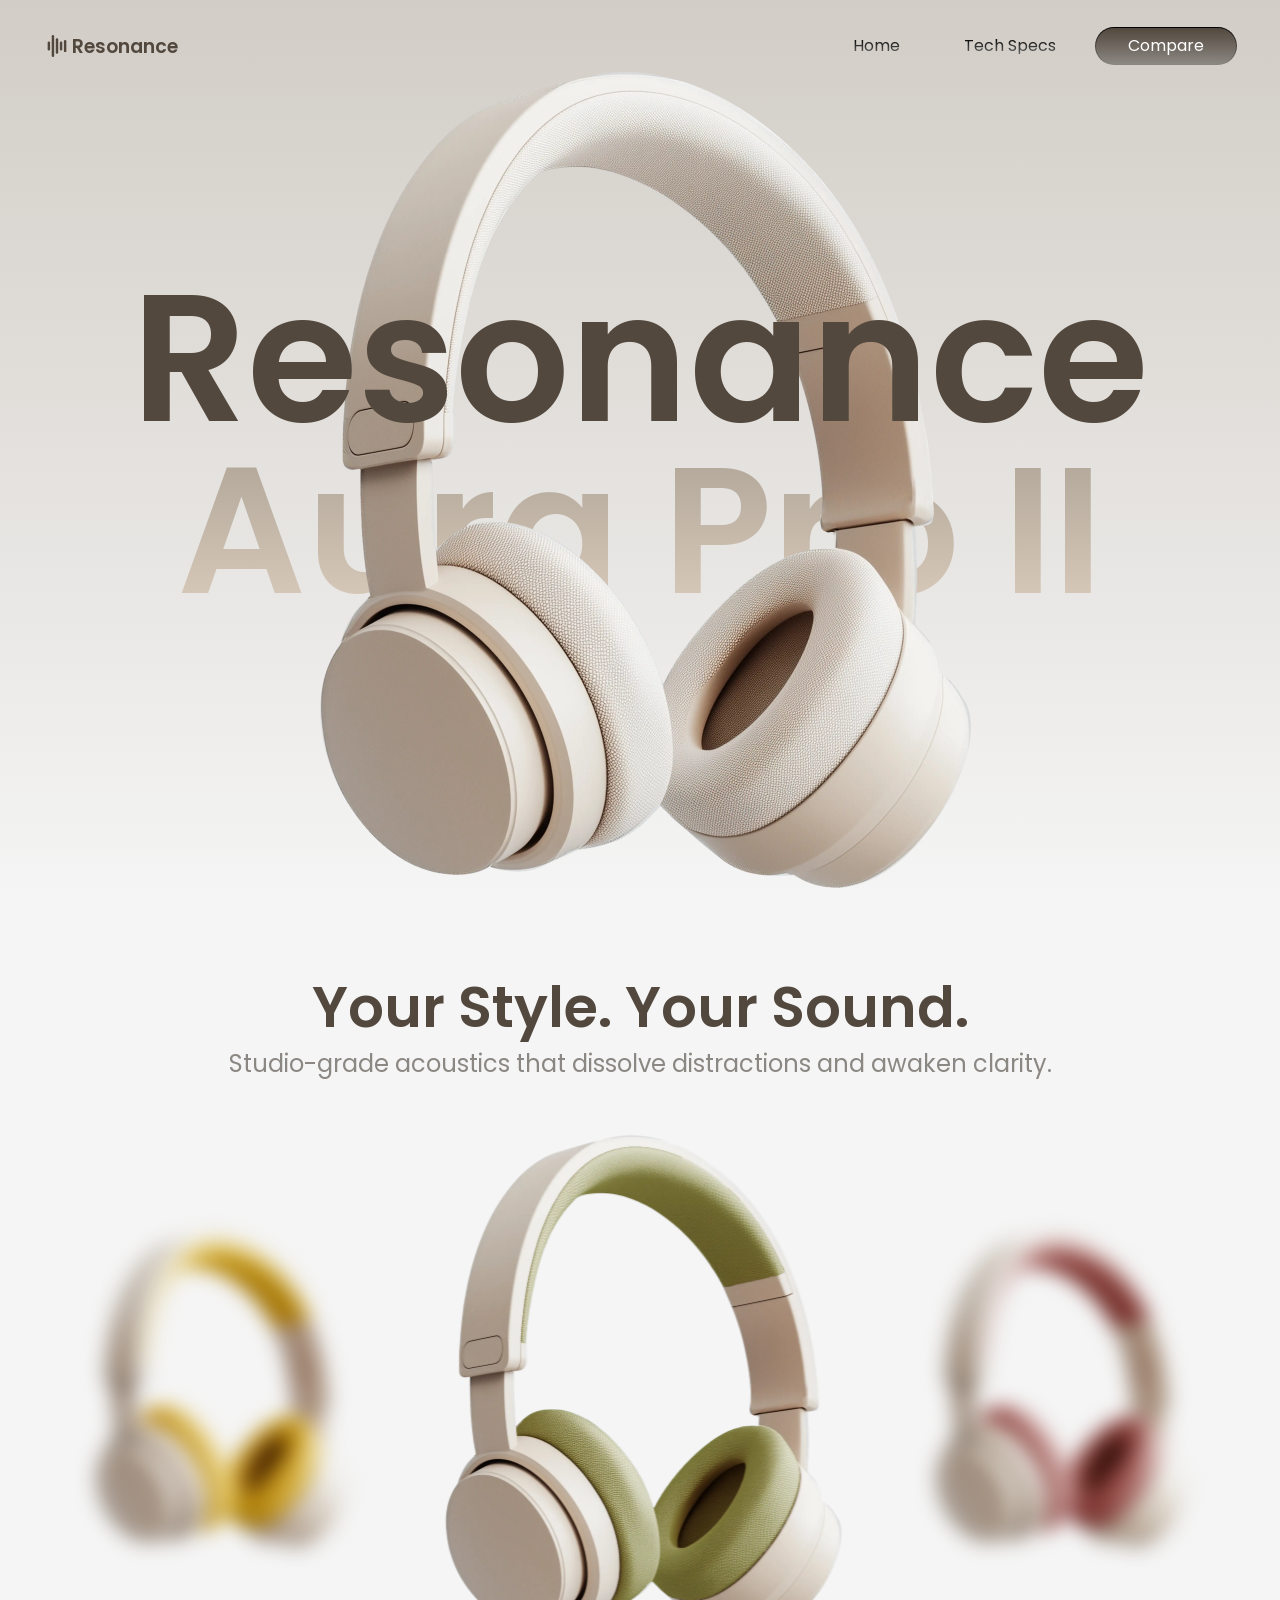
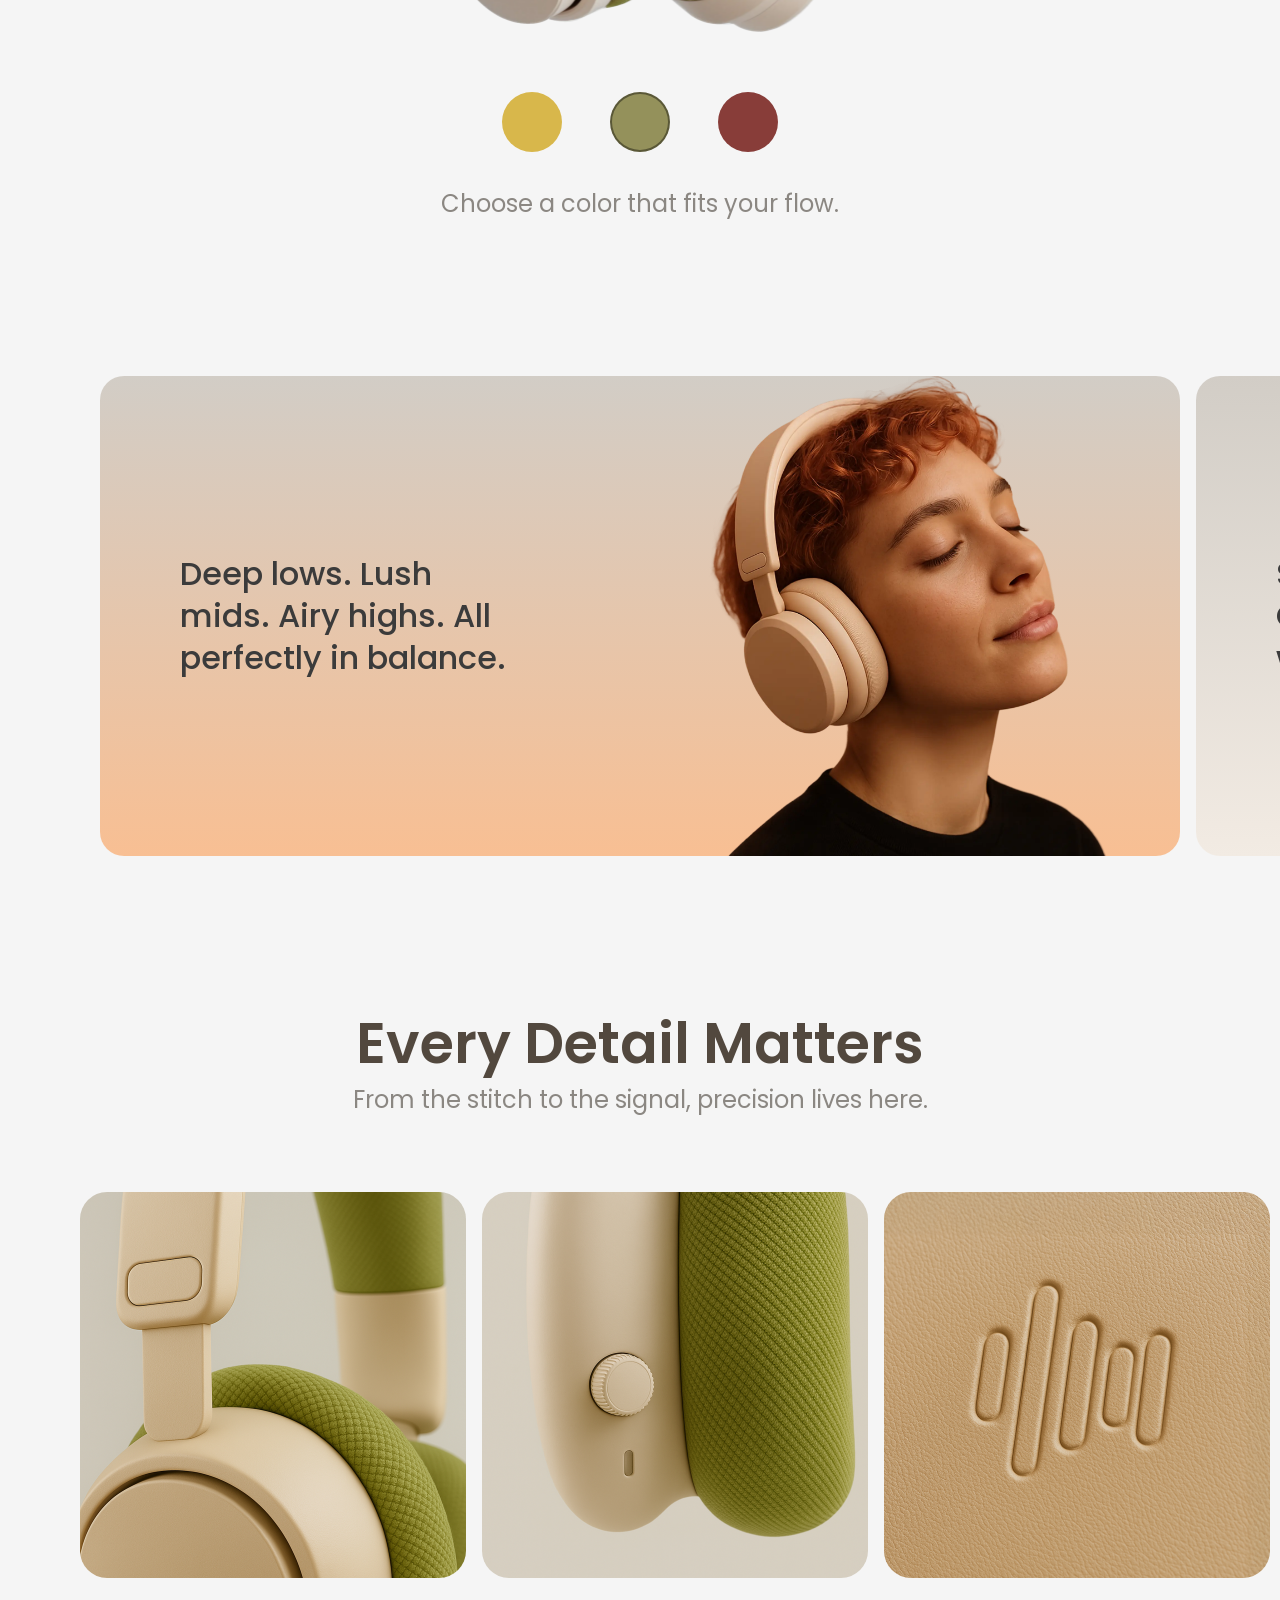
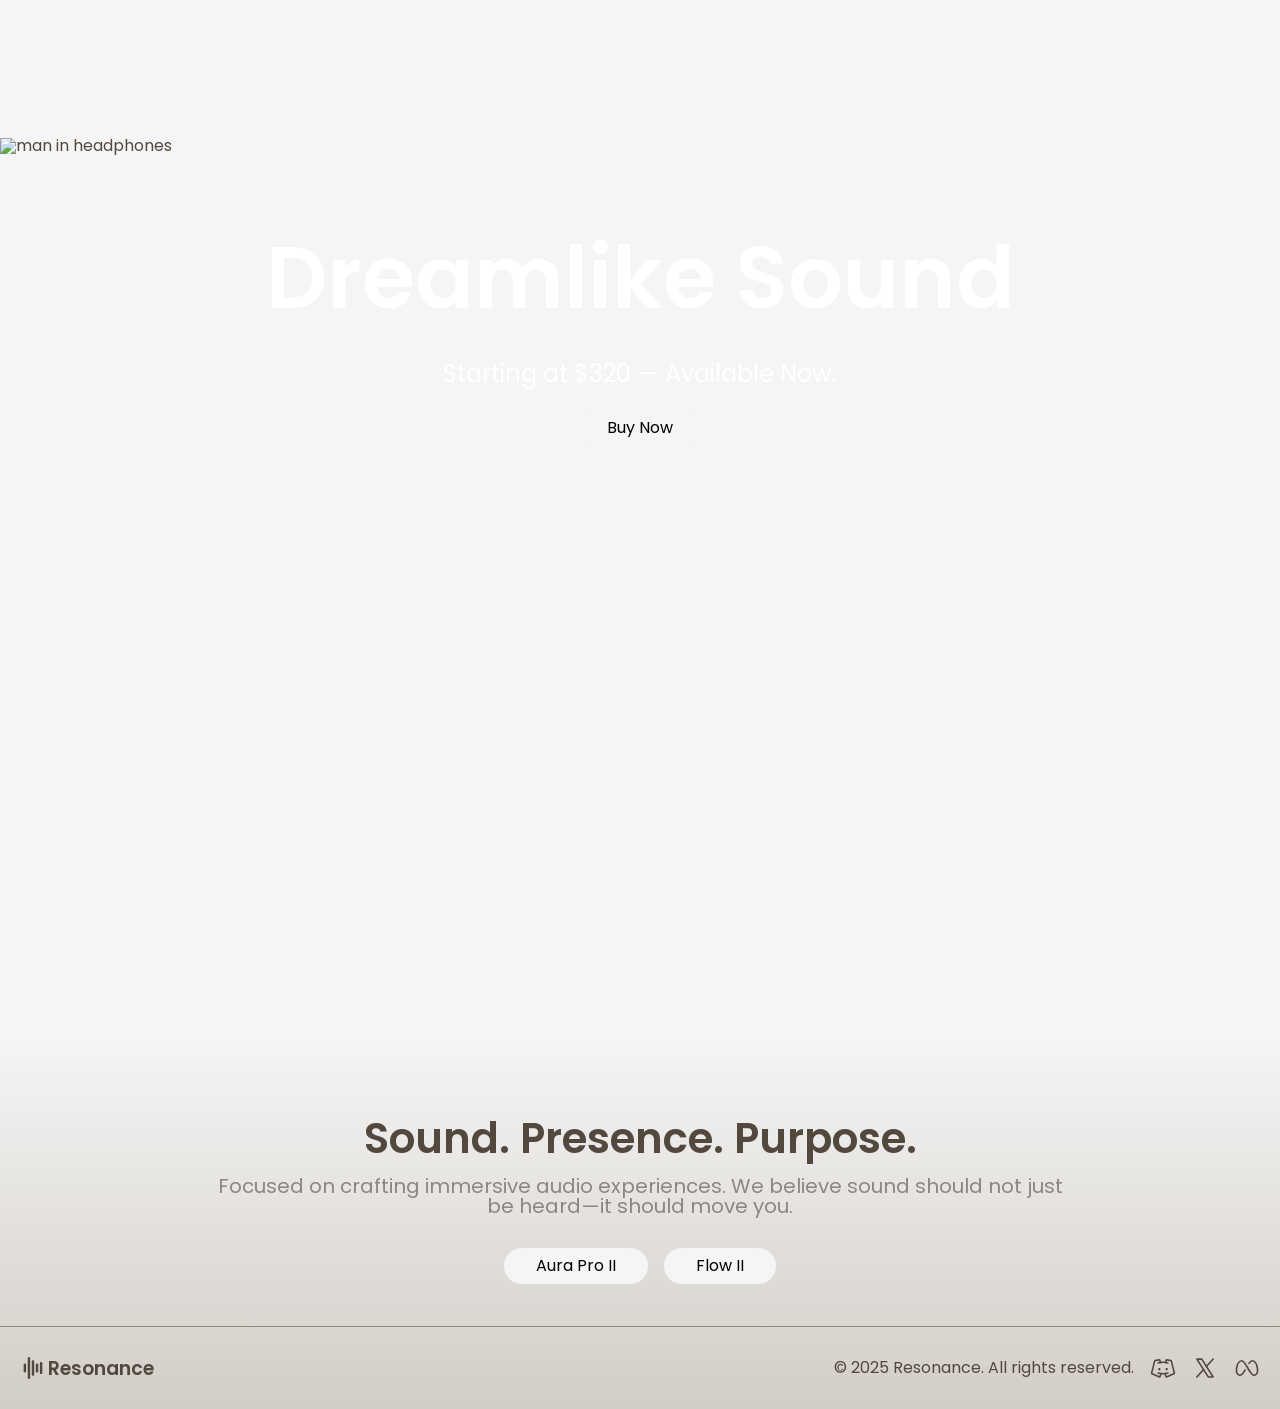
==== commit 9fe73da4: "updates" ====
--- a/index.html
+++ b/index.html
@@ -4,6 +4,12 @@
 <head>
     <meta charset="UTF-8">
     <link rel="stylesheet" href="https://cdn.jsdelivr.net/npm/swiper@11/swiper-bundle.min.css" />
+
+    <link rel="apple-touch-icon" sizes="180x180" href="favicon/apple-touch-icon.png">
+    <link rel="icon" type="image/png" sizes="32x32" href="favicon/favicon-32x32.png">
+    <link rel="icon" type="image/png" sizes="16x16" href="favicon/favicon-16x16.png">
+    <link rel="manifest" href="favicon/site.webmanifest">
+
     <link rel="stylesheet" href="css/reset.css">
     <link rel="stylesheet" href="css/style.css">
     <meta name="viewport" content="width=device-width, initial-scale=1.0">
@@ -180,7 +186,7 @@
     </footer>
     </div>
 
-    
+
     <script src="https://cdn.jsdelivr.net/npm/swiper@11/swiper-bundle.min.js"></script>
     <script src="js/script.js"></script>
 
--- a/css/style.css
+++ b/css/style.css
@@ -19,7 +19,8 @@
 
 
 .header {
-  height: 936px;
+  height: 100vh;
+  max-height: 936px;
   background: linear-gradient(180deg, #d2cdc6 0%, #f5f5f5 100%);
 }
 
@@ -192,19 +193,11 @@
   padding-top: 16px;
 }
 
-.products__description {
-  font-size: 24px;
-  text-align: center;
-  color: #8b8782;
-  margin-top: 32px;
-}
-
 /* ====================== */
 
 .products__slider {
   margin-top: 24px;
   position: relative;
-  overflow: hidden;
 }
 
 .products__slider-wrapper {}
@@ -279,6 +272,14 @@
 }
 
 
+.products__description {
+  font-size: 24px;
+  text-align: center;
+  color: #8b8782;
+  margin-top: 32px;
+}
+
+
 
 /* ======= about-product section ======= */
 .about-product {
@@ -317,11 +318,13 @@
 }
 
 .about-product__text {
-  padding: 0 80px;
+  padding: 0 0 0 80px;
   font-weight: 500;
   font-size: 32px;
   line-height: 1.3125;
   color: #3b3b3b;
+  width: 100%;
+  max-width: 424px;
 }
 
 .about-product__img {
@@ -479,7 +482,7 @@
   margin-top: 42px;
 }
 
-.footer__info-inner{
+.footer__info-inner {
   padding: 16px 0;
   width: 100%;
   display: flex;
@@ -495,10 +498,10 @@
 
 .footer__copyright {
   font-weight: 400;
-font-size: 16px;
-line-height: 3.125;
-text-align: right;
-color: #52483e;
+  font-size: 16px;
+  line-height: 3.125;
+  text-align: right;
+  color: #52483e;
 }
 
 .socials {
@@ -540,9 +543,38 @@
 
 }
 
-
+@media (max-width: 1060px) {
+
+  .about-product__slide {
+    flex-direction: column;
+    max-width: 1080px;
+    height: 100%;
+  }
+
+  .about-product__text {
+    padding: 42px 32px 42px 32px;
+  }
+
+  .about-product__img {
+    max-width: 532px;
+  }
+
+  .about-product__slide-2 .about-product__text {
+    order: 2;
+  }
+
+  .about-product__slide-2 .about-product__img {
+    order: 1;
+  }
+}
 
 @media (max-width: 900px) {
+
+  .header {
+    height: 100vh;
+    max-height: 688px;
+    background: linear-gradient(180deg, #d2cdc6 0%, #f5f5f5 100%);
+  }
 
   .header__list {
     background: linear-gradient(180deg, #d2cdc6 0%, #f5f5f5 100%);
@@ -567,7 +599,6 @@
     z-index: 4;
     right: 0;
     display: block;
-    /* border: 1px solid #000; */
     padding: 16px 5px;
     padding-right: 24px;
 
@@ -655,14 +686,40 @@
     width: 100%;
   }
 
-}
-
-@media (max-width: 420px) {
-
   .main {
-    margin-top: -200px;
-  }
-
+    margin-top: 10px;
+  }
+
+  .products__title {
+    padding-top: 20vw;
+    font-size: 46px;
+  }
+
+  .products__slider .swiper-slide-active {
+    transform: scale(1);
+  }
+
+}
+
+
+@media (max-width: 600px) {
+
+  .about-product__text {
+    font-size: 24px;
+    min-width: 276px;
+  }
+
+  .about-product__img {
+    max-width: 340px;
+
+  }
+}
+
+
+@media (max-width: 430px) {
+  .main {
+    margin-top: 42px;
+  }
 
   .hero__title {
     padding-top: 80px;
@@ -670,6 +727,98 @@
 
   .hero img {
     top: 170px;
-  }
+    width: 140%;
+  }
+
+  .products__slider {
+    margin-top: -50px;
+  }
+
+  .products__title {
+    padding-top: 0;
+    font-size: 42px;
+    line-height: 1.42857;
+  }
+
+  .products__subtitle {
+    font-size: 18px;
+  }
+
+  .products__slider .swiper-slide-active {
+    transform: scale(1);
+  }
+
+  .products__pagination {
+    margin-top: -50px;
+    gap: 26px;
+  }
+
+  .products__pagination span {
+    border-radius: 60px;
+    width: 40px;
+    height: 40px;
+  }
+
+  .products__description {
+    font-size: 18px;
+  }
+
+  .about-product {
+    padding: 24px 0;
+  }
+
+  .about-product__slide {
+    max-width: 340px;
+    height: 100%;
+  }
+
+  .about-product__text {
+    min-width: none;
+  }
+
+  .about-product__img {
+    max-width: 340px;
+  }
+
+  .about-product__slide-3 {
+    margin-right: 0px;
+  }
+
+  .details {
+  padding: 42px 0 80px;
+}
+/* ===================== */
+.details__title {
+  font-weight: 600;
+  font-size: 42px;
+}
+
+.details__subititle {
+  font-size: 18px;
+} 
+
+.details__swiper-wrapper {
+  width: 100%;
+}
+
+.details__swiper .swiper-wrapper {
+  padding: 0;
+}
+
+.details__slide {}
+
+.details__slide:last-child {
+  margin-right: 0px;
+}
+
+.details__slide img {
+  width: 100%;
+  border-radius: 27px;
+}
+
+.details__swiper .swiper-slide {
+  width: 100%;
+  height: 100%;
+}
 
 }
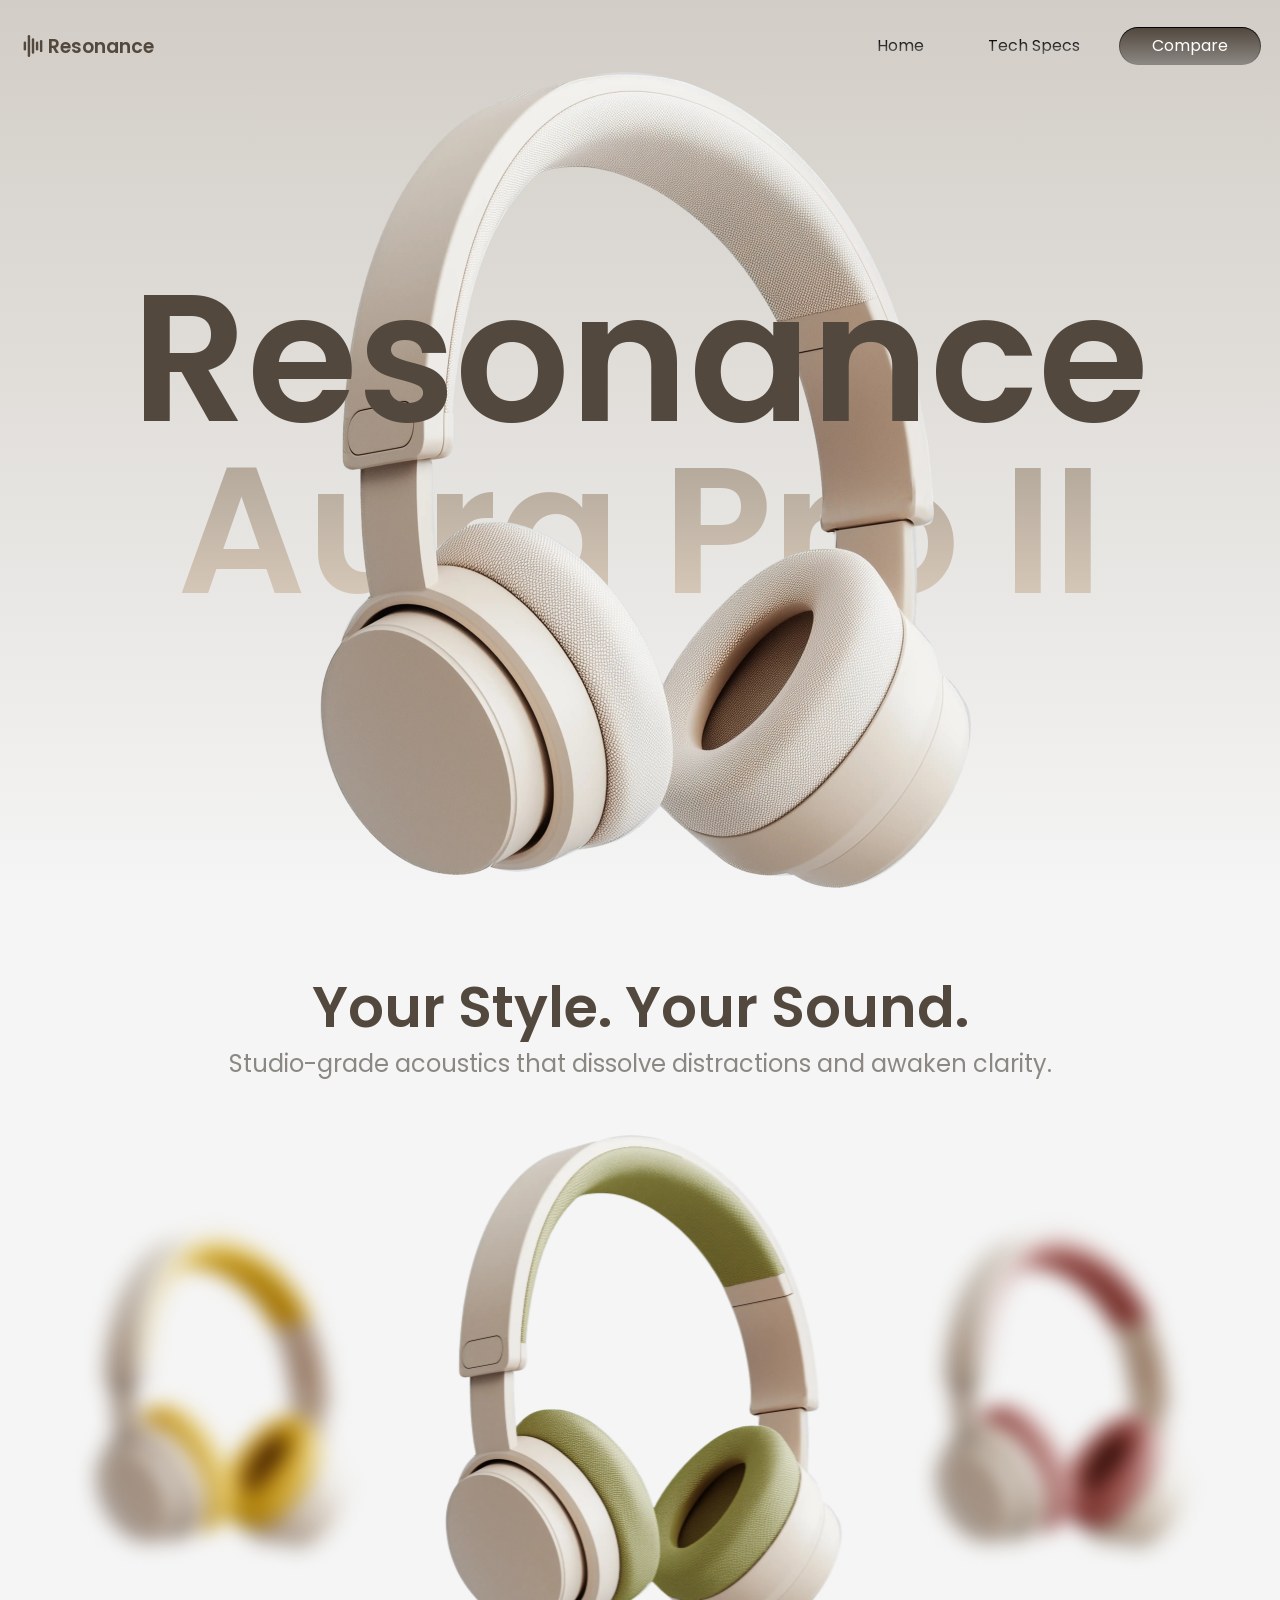
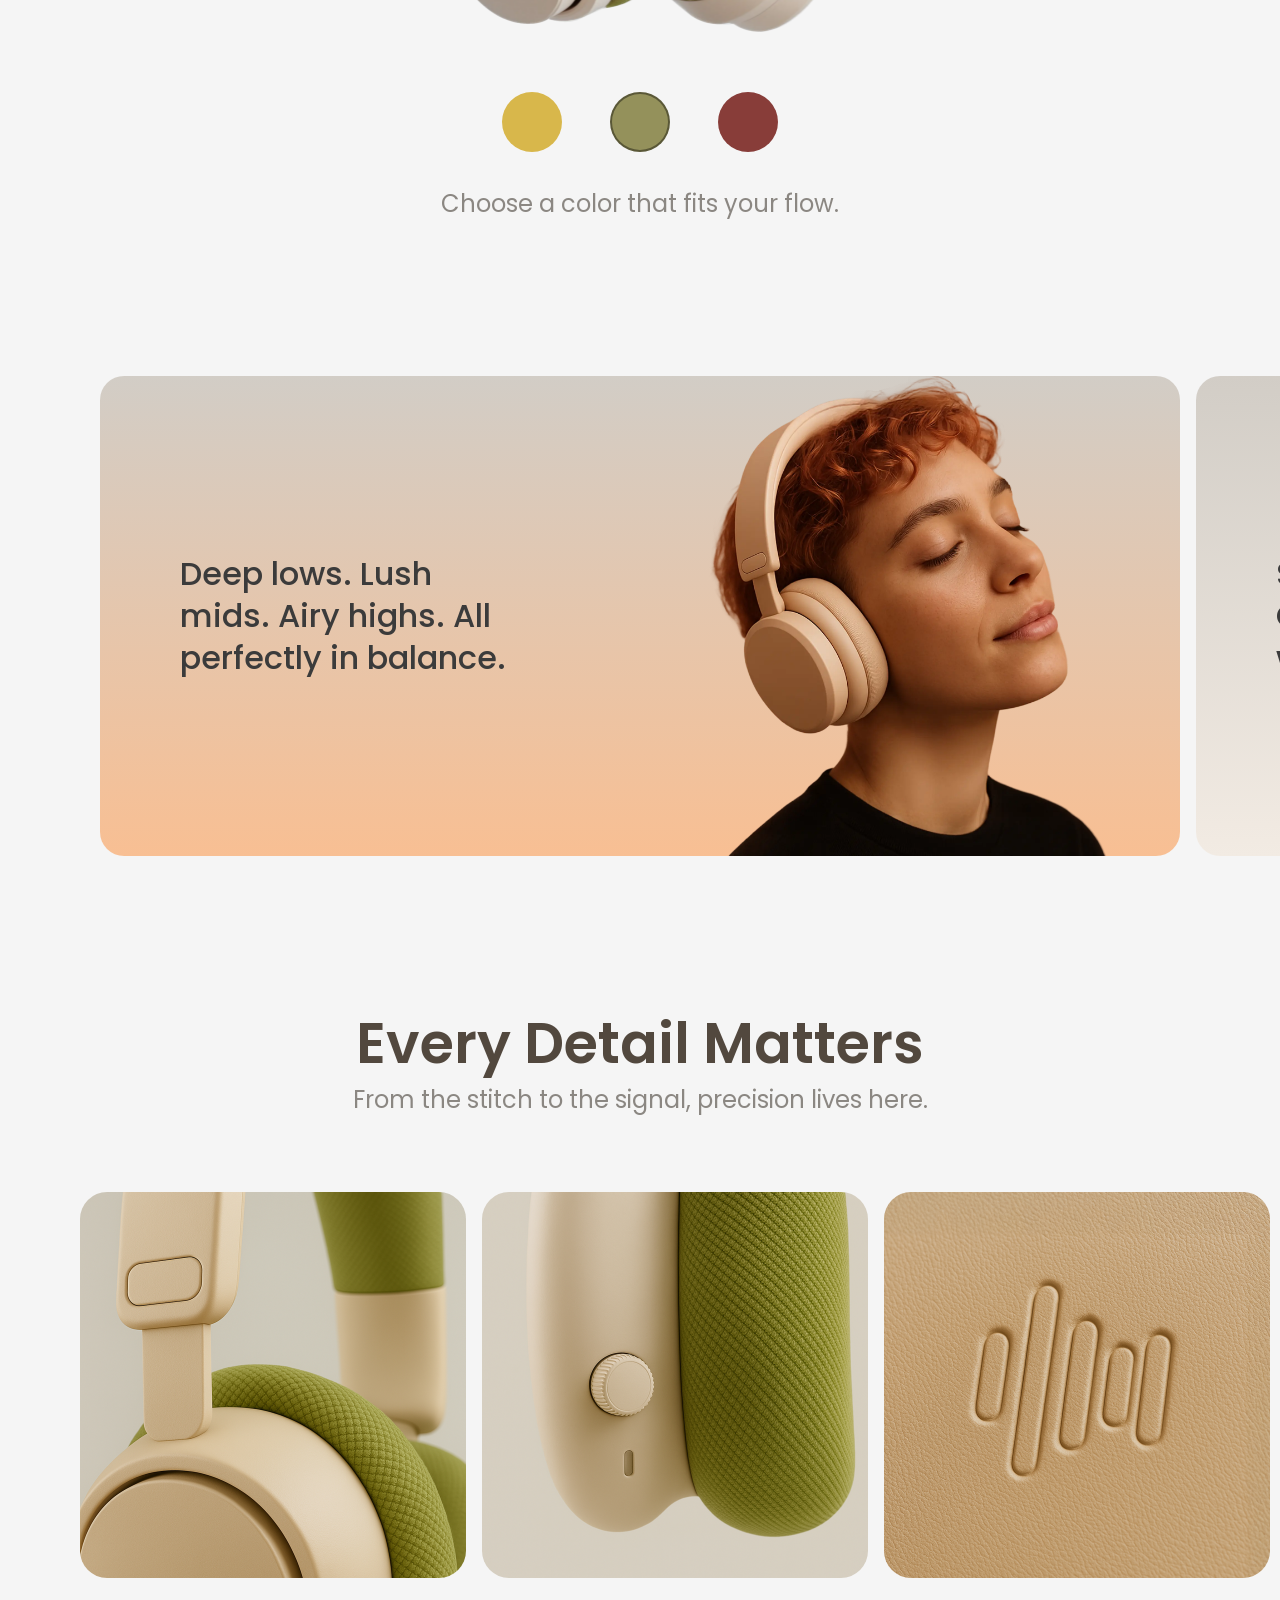
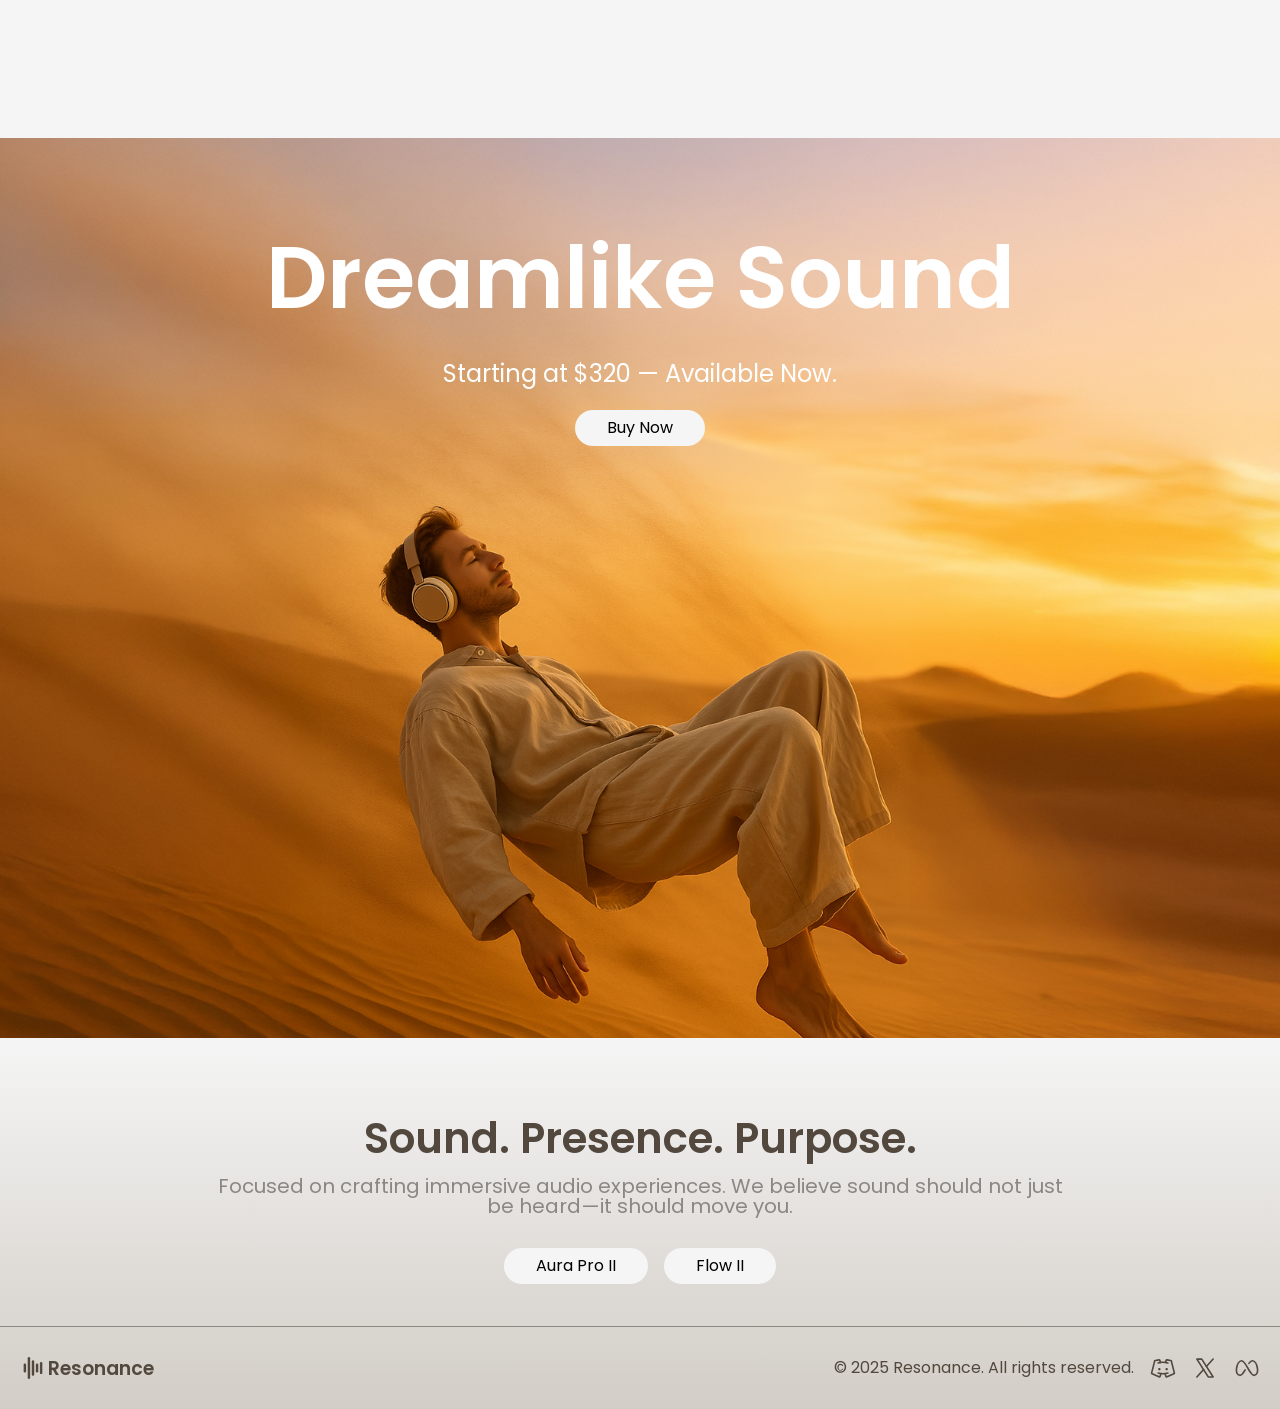
==== commit 50804e3d: "created Tech Specs page" ====
--- a/index.html
+++ b/index.html
@@ -11,9 +11,10 @@
     <link rel="manifest" href="favicon/site.webmanifest">
 
     <link rel="stylesheet" href="css/reset.css">
+    <link rel="stylesheet" href="css/header-n-footer.css">
     <link rel="stylesheet" href="css/style.css">
     <meta name="viewport" content="width=device-width, initial-scale=1.0">
-    <title>Resonance</title>
+    <title>Resonance | Home</title>
 </head>
 
 <body class="body">
@@ -33,7 +34,7 @@
                                 <a href="#" class="header__link">Home</a>
                             </li>
                             <li class="header__item">
-                                <a href="#" class="header__link">Tech Specs</a>
+                                <a href="pages/tech-specs.html" class="header__link">Tech Specs</a>
                             </li>
                             <li class="header__item header__item--compare">
                                 <a href="#" class="header__link">Compare</a>
@@ -188,6 +189,7 @@
 
 
     <script src="https://cdn.jsdelivr.net/npm/swiper@11/swiper-bundle.min.js"></script>
+    <script src="js/burger-menu.js"></script>
     <script src="js/script.js"></script>
 
 </body>
--- a/css/header-n-footer.css
+++ b/css/header-n-footer.css
@@ -0,0 +1,349 @@
+@import url('https://fonts.googleapis.com/css2?family=Poppins:ital,wght@0,100;0,200;0,300;0,400;0,500;0,600;0,700;0,800;0,900;1,100;1,200;1,300;1,400;1,500;1,600;1,700;1,800;1,900&display=swap');
+
+.body {
+  background: #F5F5F5;
+  font-family: "Poppins", sans-serif;
+  color: #52483E;
+  font-size: 16px;
+}
+
+.wrapper {
+  min-height: 100%;
+  width: 100%;
+  overflow: hidden;
+  display: flex;
+  flex-direction: column;
+}
+
+.page-container {
+  height: 100%;
+  margin: 0 auto;
+  max-width: 1320px;
+  padding: 0px 20px;
+}
+
+.header__nav {
+  display: flex;
+  align-items: center;
+  justify-content: space-between;
+  /* padding: 0 24px; */
+  height: 92px;
+}
+
+.logo {
+  position: relative;
+  z-index: 4;
+  display: flex;
+  align-items: center;
+  gap: 2.2px;
+  font-weight: 600;
+  font-size: 19px;
+  line-height: 1;
+}
+
+.header__list {
+  display: flex;
+  align-items: center;
+  gap: 16px;
+}
+
+.header__item {
+  padding: 10px 24px;
+}
+
+.header__link {
+  display: block;
+  background: linear-gradient(180deg, #000 0%, #666 100%);
+  background-clip: text;
+  -webkit-background-clip: text;
+  -webkit-text-fill-color: transparent;
+
+  position: relative;
+  z-index: 1;
+}
+
+.header__item--compare {
+  position: relative;
+  border-radius: 240px;
+  padding: 0;
+  z-index: 1;
+}
+
+.header__item--compare::before {
+  content: "";
+  position: absolute;
+  top: -1px;
+  left: -1px;
+  right: -1px;
+  bottom: -1px;
+  border-radius: 240px;
+  background: linear-gradient(180deg, #000000 0%, #8b8782 100%);
+  z-index: -1;
+}
+
+.header__item--compare .header__link {
+  padding: 10px 32px;
+  background: linear-gradient(180deg, #52483e 0%, #8b8782 100%);
+  border-radius: 240px;
+  display: block;
+  position: relative;
+  z-index: 2;
+
+  background-clip: border-box;
+  -webkit-background-clip: border-box;
+  -webkit-text-fill-color: #fff;
+  color: #fff;
+}
+
+.burger-menu {
+  display: none;
+}
+
+.footer {
+  background: linear-gradient(180deg, #f5f5f5 0%, #d2cdc6 100%);
+}
+
+.footer__inner {
+  display: flex;
+  flex-direction: column;
+  align-items: center;
+}
+
+.footer__title {
+  margin-top: 80px;
+  font-weight: 600;
+  font-size: 42px;
+  text-transform: capitalize;
+  text-align: center;
+  color: #52483e;
+}
+
+.footer__subtitle {
+  margin-top: 16px;
+  font-size: 20px;
+  text-align: center;
+  color: #8b8782;
+  max-width: 860px;
+}
+
+.footer__products {
+  margin-top: 32px;
+  display: flex;
+  gap: 16px;
+}
+
+.footer__products a {
+  padding: 10px 32px;
+  font-size: 16px;
+  text-align: center;
+  color: #000;
+  border-radius: 24px;
+
+  background: #f5f5f5;
+}
+
+.footer__info {
+  width: 100%;
+  border-top: 1px solid #8B8782;
+  margin-top: 42px;
+}
+
+.footer__info-inner {
+  padding: 16px 0;
+  width: 100%;
+  display: flex;
+  align-items: center;
+  justify-content: space-between;
+}
+
+.footer__socials {
+  display: flex;
+  align-items: center;
+  gap: 16px;
+}
+
+.footer__copyright {
+  font-weight: 400;
+  font-size: 16px;
+  line-height: 3.125;
+  text-align: right;
+  color: #52483e;
+}
+
+.socials {
+  display: flex;
+  align-items: center;
+  gap: 16px;
+}
+
+.socials__item {}
+
+.socials__link {}
+
+.socials__icon {
+  width: 26px;
+  height: 26px;
+}
+
+/* ===================== */
+
+@media (max-width: 900px) {
+
+  .header__list {
+    background: linear-gradient(180deg, #d2cdc6 0%, #f5f5f5 100%);
+    gap: 40px;
+    position: absolute;
+    z-index: 3;
+    inset: 0;
+    display: flex;
+    flex-direction: column;
+    align-items: center;
+    justify-content: center;
+
+    transform: translateY(-50%);
+    opacity: 0;
+    visibility: hidden;
+
+    transition: opacity 0.2s, transform 0.2s, visibility 0s 0.2s;
+  }
+
+  .burger-menu {
+    position: absolute;
+    z-index: 4;
+    right: 0;
+    display: block;
+    padding: 16px 5px;
+    padding-right: 24px;
+
+  }
+
+  .burger-menu span {
+    display: block;
+    width: 22px;
+    height: 2px;
+    border-radius: 5px;
+    background: #000;
+    position: relative;
+    transition: background 0.2s, transform 0.2s;
+  }
+
+  .burger-menu span::before {
+    content: '';
+    position: absolute;
+    top: -8px;
+    display: block;
+    width: 22px;
+    height: 2px;
+    border-radius: 5px;
+    background: #000;
+    transition: background 0.2s, transform 0.2s;
+  }
+
+  .burger-menu span::after {
+    content: '';
+    position: absolute;
+    top: 8px;
+    display: block;
+    width: 22px;
+    height: 2px;
+    border-radius: 5px;
+    background: #000;
+    transition: background 0.2s, transform 0.2s;
+  }
+
+  .burger-menu--opened span {
+    background: transparent;
+  }
+
+  .burger-menu--opened span::before {
+    transform: rotateZ(45deg);
+    top: 0;
+  }
+
+  .burger-menu--opened span::after {
+    transform: rotateZ(-45deg);
+    top: 0;
+  }
+
+  body.body-menu--opened {
+    overflow: hidden;
+  }
+
+  .body-menu--opened .header__list {
+    background: linear-gradient(180deg, #d2cdc6 0%, #f5f5f5 100%);
+    gap: 40px;
+    position: absolute;
+    z-index: 3;
+    inset: 0;
+    display: flex;
+    flex-direction: column;
+    align-items: center;
+    justify-content: center;
+
+    transform: translateY(0);
+    opacity: 1;
+    visibility: visible;
+
+    transition: opacity 0.2s, transform 0.2s, visibility 0s;
+  }
+
+  .footer .logo {
+    display: none;
+  }
+
+  .footer__socials {
+    margin: 0 auto;
+    flex-direction: column;
+  }
+}
+
+@media (max-width: 430px) {
+
+  /* ====== footer ====== */
+
+  .footer .logo {
+    display: none;
+  }
+
+  .footer__title {
+    margin-top: 42px;
+    line-height: 1.42857;
+    max-width: 324px;
+  }
+
+  .footer__subtitle {
+    font-size: 18px;
+    max-width: 324px;
+    line-height: 1.5;
+  }
+
+
+  .footer__info {
+    width: 100%;
+    border-top: 1px solid #8B8782;
+    margin-top: 42px;
+  }
+
+  .footer__info-inner {
+    padding: 16px 0;
+    width: 100%;
+    display: flex;
+    align-items: center;
+    justify-content: space-between;
+  }
+
+  .footer__socials {
+    margin: 0 auto;
+    flex-direction: column;
+  }
+  
+  .footer__copyright{
+    text-align: center;
+  }
+
+    .socials__icon {
+    width: 26px;
+    height: 26px;
+  }
+
+}
--- a/css/style.css
+++ b/css/style.css
@@ -1,4 +1,4 @@
-@import url('https://fonts.googleapis.com/css2?family=Poppins:ital,wght@0,100;0,200;0,300;0,400;0,500;0,600;0,700;0,800;0,900;1,100;1,200;1,300;1,400;1,500;1,600;1,700;1,800;1,900&display=swap');
+/* @import url('https://fonts.googleapis.com/css2?family=Poppins:ital,wght@0,100;0,200;0,300;0,400;0,500;0,600;0,700;0,800;0,900;1,100;1,200;1,300;1,400;1,500;1,600;1,700;1,800;1,900&display=swap');
 
 .body {
   background: #F5F5F5;
@@ -13,9 +13,9 @@
   overflow: hidden;
   display: flex;
   flex-direction: column;
-}
-
-/* =========== HEADER ============= */
+} */
+
+/* =========== CURRENT PAGE HEADER ============= */
 
 
 .header {
@@ -24,22 +24,19 @@
   background: linear-gradient(180deg, #d2cdc6 0%, #f5f5f5 100%);
 }
 
-.page-container {
+/* .page-container {
   height: 100%;
   margin: 0 auto;
   max-width: 1320px;
   padding: 0px 20px;
-}
-
-.container {}
+} */
 
 .header__inner {}
 
-.header__nav {
+/* .header__nav {
   display: flex;
   align-items: center;
   justify-content: space-between;
-  padding: 0 24px;
   height: 92px;
 }
 
@@ -106,7 +103,7 @@
   -webkit-background-clip: border-box;
   -webkit-text-fill-color: #fff;
   color: #fff;
-}
+} */
 
 .hero {
   position: relative;
@@ -160,9 +157,9 @@
   animation: movingHero 4s 1s cubic-bezier(.56, .03, .65, .97) alternate infinite;
 }
 
-.burger-menu {
+/* .burger-menu {
   display: none;
-}
+} */
 
 /* =========== PRODUCT ============= */
 
@@ -432,7 +429,7 @@
 /* ======= footer ======= */
 
 
-.footer {
+/* .footer {
   background: linear-gradient(180deg, #f5f5f5 0%, #d2cdc6 100%);
 }
 
@@ -440,7 +437,6 @@
   display: flex;
   flex-direction: column;
   align-items: center;
-  /* border: 1px solid #000; */
 }
 
 .footer__title {
@@ -502,9 +498,9 @@
   line-height: 3.125;
   text-align: right;
   color: #52483e;
-}
-
-.socials {
+} */
+
+/* .socials {
   display: flex;
   align-items: center;
   gap: 16px;
@@ -517,7 +513,7 @@
 .socials__icon {
   width: 26px;
   height: 26px;
-}
+} */
 
 
 
@@ -576,7 +572,7 @@
     background: linear-gradient(180deg, #d2cdc6 0%, #f5f5f5 100%);
   }
 
-  .header__list {
+  /* .header__list {
     background: linear-gradient(180deg, #d2cdc6 0%, #f5f5f5 100%);
     gap: 40px;
     position: absolute;
@@ -672,7 +668,7 @@
     visibility: visible;
 
     transition: opacity 0.2s, transform 0.2s, visibility 0s;
-  }
+  } */
 
   .hero__title {
     padding-top: 20vw;
@@ -699,6 +695,14 @@
     transform: scale(1);
   }
 
+  /* .footer .logo {
+    display: none;
+  }
+
+  .footer__socials {
+    margin: 0 auto;
+    flex-direction: column;
+  } */
 }
 
 
@@ -711,7 +715,23 @@
 
   .about-product__img {
     max-width: 340px;
-
+  }
+
+  .details {
+    padding: 42px 0 80px;
+  }
+
+  .details__title {
+    font-weight: 600;
+    font-size: 42px;
+  }
+
+  .details__subititle {
+    font-size: 18px;
+  }
+
+  .details__swiper .swiper-wrapper {
+    padding: 0 20px;
   }
 }
 
@@ -729,6 +749,8 @@
     top: 170px;
     width: 140%;
   }
+
+  /* ====== products ====== */
 
   .products__slider {
     margin-top: -50px;
@@ -763,6 +785,8 @@
     font-size: 18px;
   }
 
+  /* ====== about ====== */
+
   .about-product {
     padding: 24px 0;
   }
@@ -784,41 +808,94 @@
     margin-right: 0px;
   }
 
+  /* ====== details ====== */
   .details {
-  padding: 42px 0 80px;
-}
-/* ===================== */
-.details__title {
-  font-weight: 600;
-  font-size: 42px;
-}
-
-.details__subititle {
-  font-size: 18px;
-} 
-
-.details__swiper-wrapper {
-  width: 100%;
-}
-
-.details__swiper .swiper-wrapper {
-  padding: 0;
-}
-
-.details__slide {}
-
-.details__slide:last-child {
-  margin-right: 0px;
-}
-
-.details__slide img {
-  width: 100%;
-  border-radius: 27px;
-}
-
-.details__swiper .swiper-slide {
-  width: 100%;
-  height: 100%;
-}
+    padding: 42px 0 80px;
+  }
+
+  .details__title {
+    font-weight: 600;
+    font-size: 42px;
+  }
+
+  .details__subititle {
+    font-size: 18px;
+  }
+
+  .details__swiper .swiper-wrapper {
+    padding: 0;
+  }
+
+  .details__slide:last-child {
+    margin-right: 0px;
+  }
+
+  .details__swiper .swiper-slide {
+    width: 100%;
+    height: 100%;
+  }
+
+  /* ====== buy ====== */
+
+  .buy__title {
+    margin-top: 42px;
+    font-size: 60px;
+  }
+
+  .buy__subititle {
+    font-size: 24px;
+    max-width: 372px;
+  }
+
+  /* ====== footer ====== */
+
+  /* .footer .logo {
+    display: none;
+  }
+
+  .footer__title {
+    margin-top: 42px;
+    line-height: 1.42857;
+    max-width: 324px;
+  }
+
+  .footer__subtitle {
+    font-size: 18px;
+    max-width: 324px;
+    line-height: 1.5;
+  }
+
+
+  .footer__info {
+    width: 100%;
+    border-top: 1px solid #8B8782;
+    margin-top: 42px;
+  }
+
+  .footer__info-inner {
+    padding: 16px 0;
+    width: 100%;
+    display: flex;
+    align-items: center;
+    justify-content: space-between;
+  }
+
+  .footer__socials {
+    margin: 0 auto;
+    flex-direction: column;
+  }
+  
+  .footer__copyright{
+    text-align: center;
+  } */
+
+  /* .socials__item {}
+
+  .socials__link {} */
+
+  /* .socials__icon {
+    width: 26px;
+    height: 26px;
+  } */
 
 }
